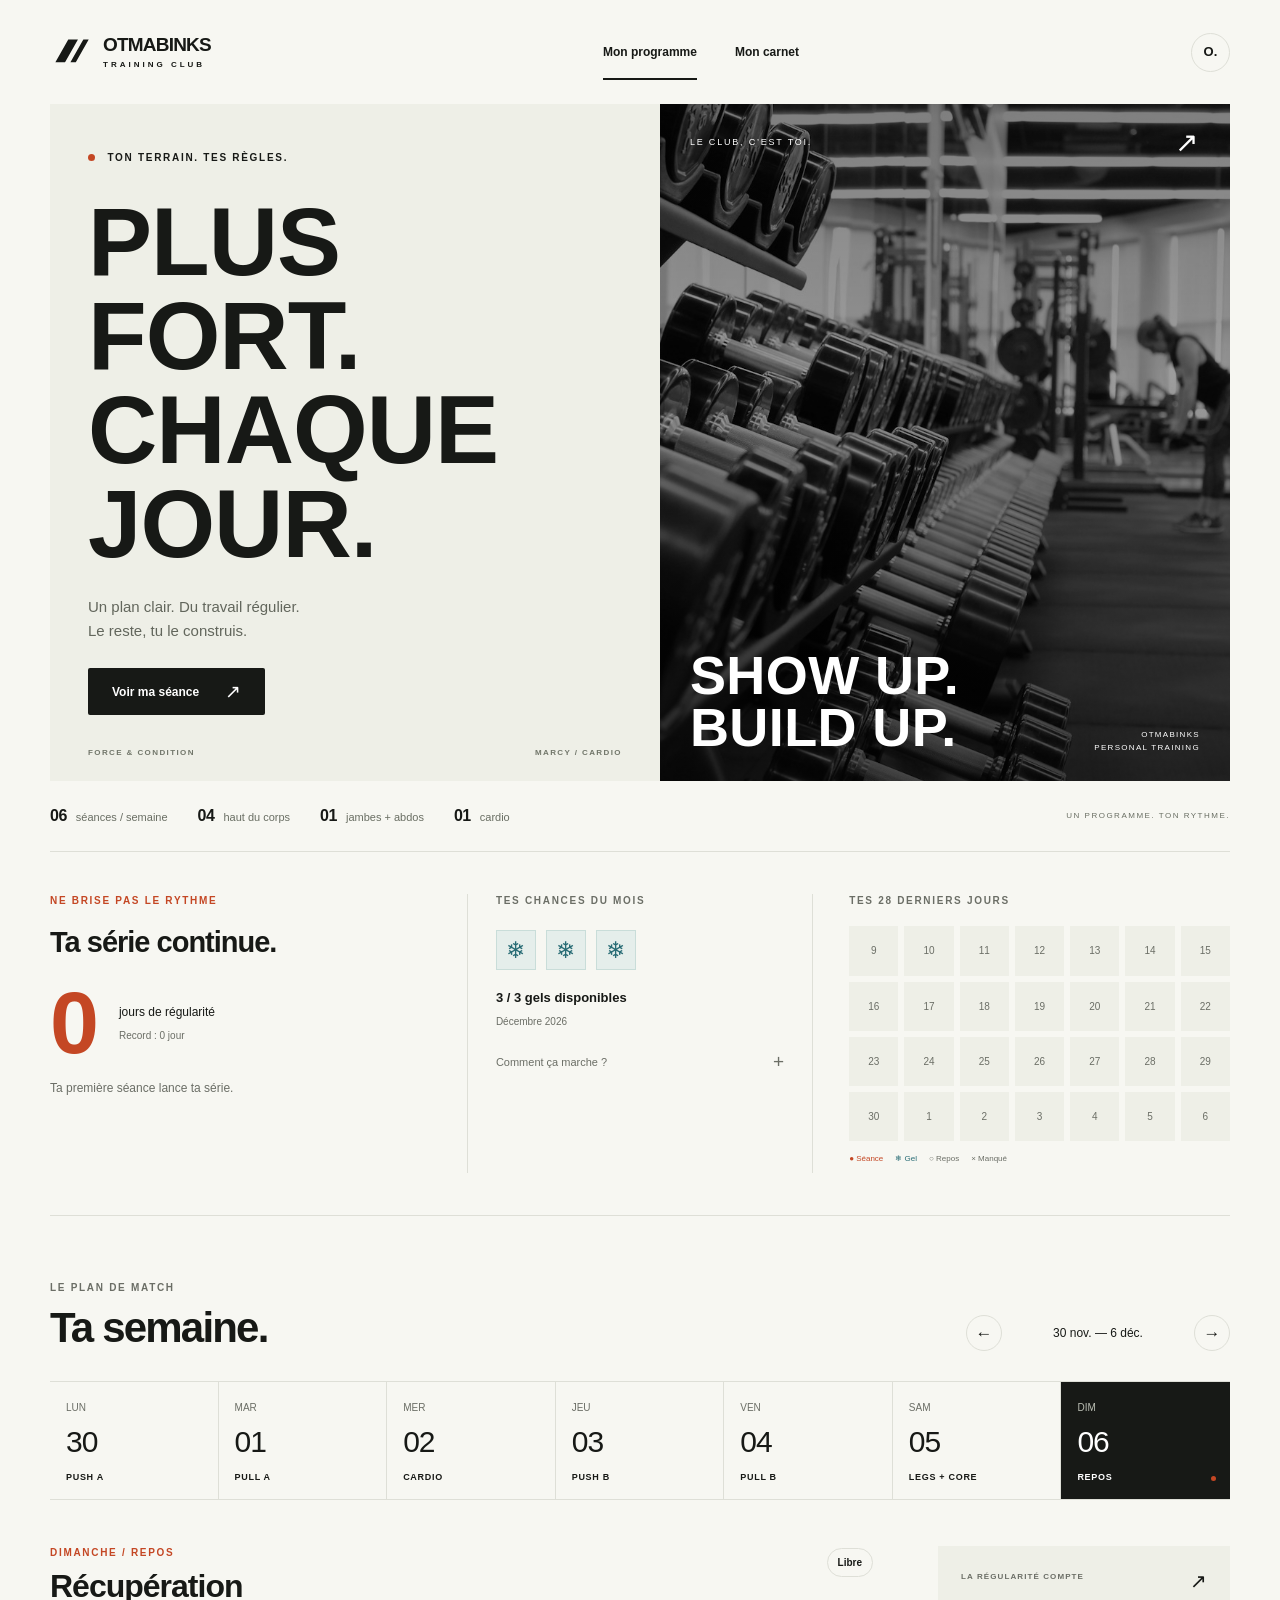
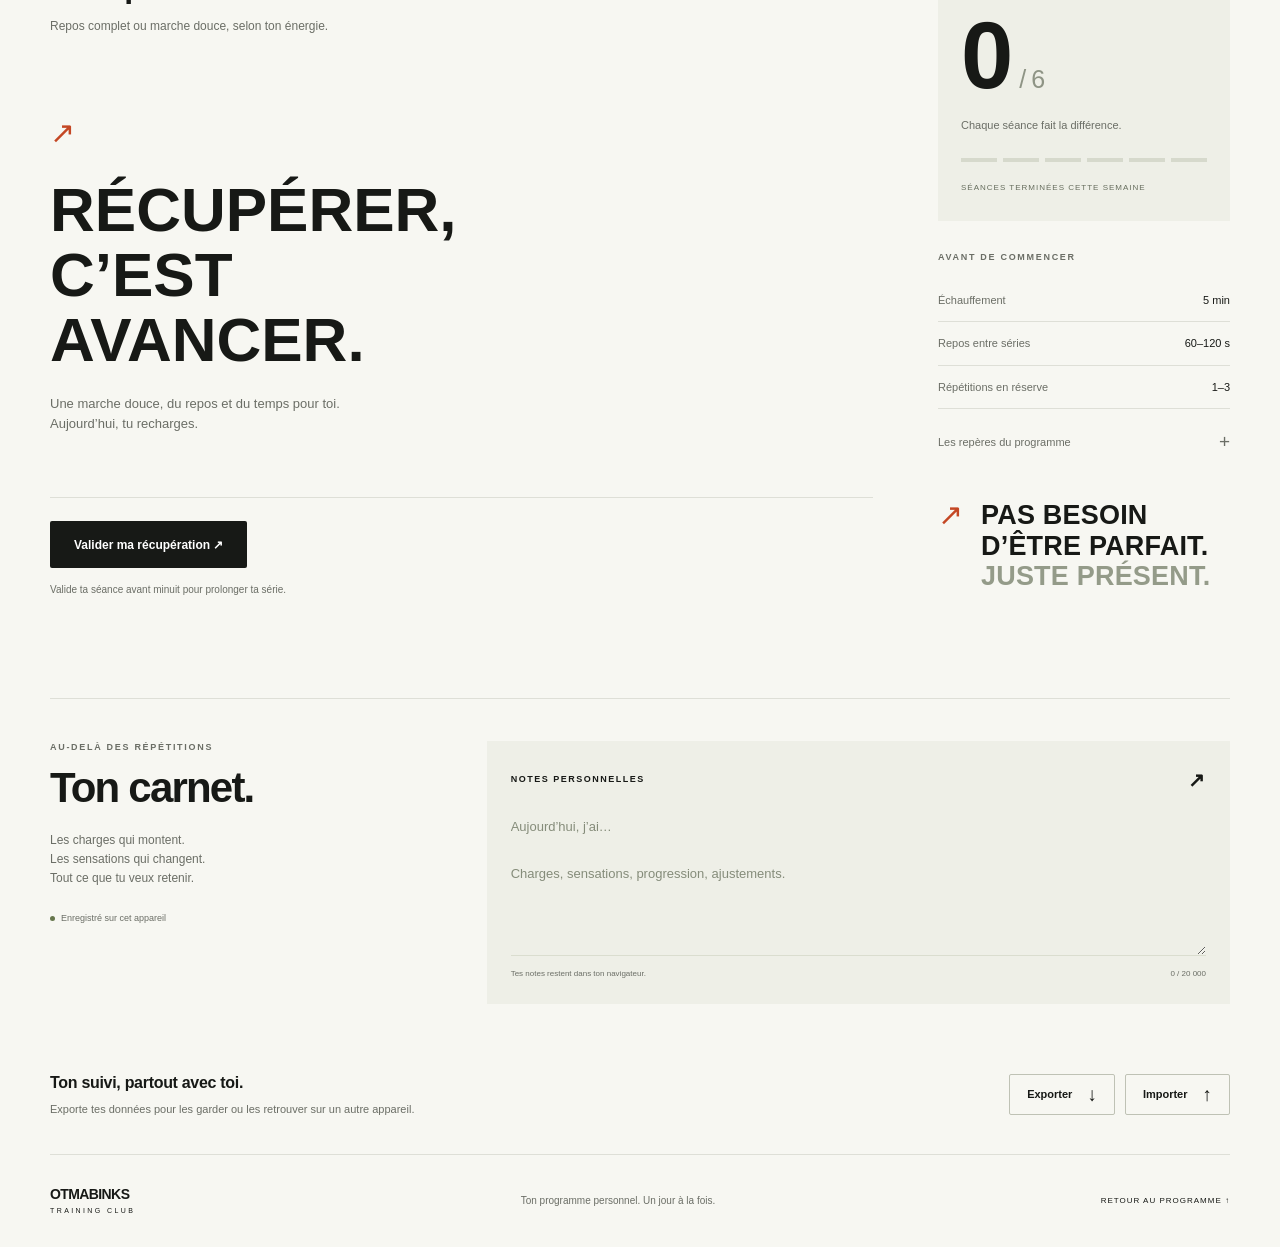
==== index.html @ b971752e "Add persistent workout streaks with three monthly freezes and history" ====
<!doctype html><html lang="fr"><head><meta charset="utf-8"><meta name="viewport" content="width=device-width,initial-scale=1,viewport-fit=cover"><meta name="theme-color" content="#f7f7f2"><meta name="description" content="OTMABINKS Training Club. Ton programme personnel, tes séances et tes progrès, un jour à la fois."><title>OTMABINKS — Training Club</title><link rel="stylesheet" href="style.css"><script src="program.js" defer></script><script src="app.js" defer></script></head><body>
<a class="skip" href="#programme">Aller au programme</a>
<header class="site-header page-width"><a href="#" class="brand" aria-label="OTMABINKS Training Club, accueil"><svg viewBox="0 0 40 40" aria-hidden="true"><path d="M5 29 17 8h9L14 29zm14 0L31 8h5L24 29z" fill="currentColor"/></svg><span>OTMABINKS<small>TRAINING CLUB</small></span></a><nav aria-label="Navigation principale"><a class="nav-active" href="#programme">Mon programme</a><a href="#journal">Mon carnet</a></nav><a class="avatar" href="#journal" aria-label="Mon espace personnel">O.</a></header>
<main><section class="hero page-width" aria-labelledby="hero-title"><div class="hero-copy"><p class="eyebrow"><span class="orange-dot"></span> TON TERRAIN. TES RÈGLES.</p><h1 id="hero-title">PLUS FORT.<br>CHAQUE JOUR.</h1><p class="hero-description">Un plan clair. Du travail régulier.<br>Le reste, tu le construis.</p><a href="#programme" class="button dark hero-cta">Voir ma séance <span aria-hidden="true">↗</span></a><div class="hero-bottom"><span>FORCE & CONDITION</span><span>MARCY / CARDIO</span></div></div><div class="hero-photo"><img src="assets/training.jpg" alt="Équipements dans une salle d’entraînement" width="1400" height="934" fetchpriority="high"><div class="photo-top"><span>LE CLUB, C’EST TOI.</span><span aria-hidden="true">↗</span></div><div class="photo-bottom"><span>SHOW UP.<br>BUILD UP.</span><small>OTMABINKS<br>PERSONAL TRAINING</small></div></div></section>
<div class="program-strip page-width"><span><b>06</b> séances / semaine</span><span><b>04</b> haut du corps</span><span><b>01</b> jambes + abdos</span><span><b>01</b> cardio</span><span class="strip-end">UN PROGRAMME. TON RYTHME.</span></div>
<section id="regularite" class="streak-section page-width" aria-labelledby="streak-title"><div class="streak-main"><p class="eyebrow orange">NE BRISE PAS LE RYTHME</p><h2 id="streak-title">Ta série continue.</h2><div class="streak-number"><strong id="streak-count">0</strong><span>jours de régularité<br><small id="streak-best">Record : 0 jours</small></span></div><p id="streak-message"></p></div><div class="freeze-panel"><p class="eyebrow quiet">TES CHANCES DU MOIS</p><div id="freezes" class="freezes" aria-hidden="true"></div><strong id="freeze-count">3 / 3 gels disponibles</strong><p id="freeze-month"></p><details><summary>Comment ça marche ? <span>+</span></summary><p>Une séance validée prolonge ta série. Un jour d’entraînement manqué utilise automatiquement un gel, dès le lendemain. Le gel protège ta série sans ajouter de jour. Après trois gels dans le même mois, le prochain jour manqué casse la série. Trois nouveaux gels arrivent le 1er de chaque mois, sans cumul. Le dimanche compte comme repos dans une série active, sans gel. Le suivi démarre à ta première séance validée.</p></details></div><div class="history-panel"><p class="eyebrow quiet">TES 28 DERNIERS JOURS</p><div id="streak-history" class="streak-history"></div><p class="history-legend"><span>● Séance</span><span>❄ Gel</span><span>○ Repos</span><span>× Manqué</span></p></div></section>
<section id="programme" class="program page-width" aria-labelledby="program-title"><div class="section-top"><div><p class="eyebrow quiet">LE PLAN DE MATCH</p><h2 id="program-title">Ta semaine.</h2></div><div class="week-switch"><button id="prev-week" class="icon-button" aria-label="Semaine précédente">←</button><div><span id="week-label"></span><button id="this-week" class="text-button" hidden>Cette semaine</button></div><button id="next-week" class="icon-button" aria-label="Semaine suivante">→</button></div></div><nav class="days" id="days" aria-label="Choisir le jour d’entraînement"></nav>
<div class="training-layout"><section class="workout" aria-labelledby="workout-title"><div class="workout-heading"><div><p class="eyebrow orange" id="workout-tag"></p><h3 id="workout-title"></h3><p id="workout-description" class="muted"></p></div><span class="duration" id="workout-duration"></span></div><div class="list-heading" aria-hidden="true"><span>LES MOUVEMENTS</span><span>SÉRIES × RÉPÉTITIONS</span></div><div id="exercises"></div><div id="session-progress" class="session-progress"><div><span id="session-count"></span><span id="session-percent"></span></div><progress id="exercise-progress" max="100" value="0" aria-label="Progression de la séance"></progress></div><div class="session-actions"><button class="button dark" id="complete-session">Terminer la séance <span aria-hidden="true">↗</span></button></div><p id="session-date-hint" class="date-hint"></p></section>
<aside class="sidebar"><section class="weekly-card"><div class="card-heading"><p class="eyebrow quiet">LA RÉGULARITÉ COMPTE</p><span class="mini-symbol" aria-hidden="true">↗</span></div><div class="weekly-number"><strong id="completed-count">0</strong><span>/ 6</span></div><p id="week-message">Chaque séance fait la différence.</p><div id="week-marks" class="week-marks" aria-label="Séances terminées"></div><span class="caption">SÉANCES TERMINÉES CETTE SEMAINE</span></section><section class="prep-card"><p class="eyebrow quiet">AVANT DE COMMENCER</p><div class="prep-row"><span>Échauffement</span><strong>5 min</strong></div><div class="prep-row"><span>Repos entre séries</span><strong>60–120 s</strong></div><div class="prep-row"><span>Répétitions en réserve</span><strong>1–3</strong></div><details><summary>Les repères du programme <span aria-hidden="true">+</span></summary><p>Commence avec 2 séries par mouvement si la reprise est difficile. Vérifie la stabilité des attaches et la trajectoire des câbles. Les mouvements à la poulie restent à adapter à ta station réelle.</p></details></section><div class="club-note"><span aria-hidden="true">↗</span><p>PAS BESOIN<br>D’ÊTRE PARFAIT.<br><span>JUSTE PRÉSENT.</span></p></div></aside></div></section>
<section class="journal page-width" id="journal" aria-labelledby="journal-title"><div class="journal-intro"><p class="eyebrow quiet">AU-DELÀ DES RÉPÉTITIONS</p><h2 id="journal-title">Ton carnet.</h2><p class="muted">Les charges qui montent.<br>Les sensations qui changent.<br>Tout ce que tu veux retenir.</p><span class="saved-status" id="save-state">Enregistré sur cet appareil</span></div><div class="journal-paper"><label for="notes">NOTES PERSONNELLES <span aria-hidden="true">↗</span></label><textarea id="notes" maxlength="20000" placeholder="Aujourd’hui, j’ai…&#10;&#10;Charges, sensations, progression, ajustements."></textarea><div class="journal-bottom"><span>Tes notes restent dans ton navigateur.</span><span id="note-count">0 / 20 000</span></div></div></section>
<section class="data-section page-width"><div><h3>Ton suivi, partout avec toi.</h3><p>Exporte tes données pour les garder ou les retrouver sur un autre appareil.</p></div><div class="data-actions"><button id="export" class="button outline">Exporter <span aria-hidden="true">↓</span></button><button id="import" class="button outline">Importer <span aria-hidden="true">↑</span></button><input id="import-file" type="file" accept="application/json,.json" hidden></div></section></main>
<footer class="page-width"><a href="#" class="footer-brand">OTMABINKS<span>TRAINING CLUB</span></a><p>Ton programme personnel. Un jour à la fois.</p><a href="#programme">RETOUR AU PROGRAMME ↑</a></footer><div id="status" class="toast" role="status" aria-live="polite" hidden></div><dialog id="confirm-dialog"><form method="dialog"><p class="eyebrow orange">TON SUIVI</p><h2 id="confirm-title"></h2><p id="confirm-message"></p><div class="dialog-actions"><button value="cancel" class="button outline">Annuler</button><button value="confirm" class="button dark" id="confirm-action">Confirmer</button></div></form></dialog></body></html>
---- style.css ----
:root{--paper:#f7f7f2;--ink:#171916;--muted:#6b6e66;--line:#dedfd7;--orange:#c44724;--soft:#eeefe7;--heading:Impact,'Arial Narrow','Helvetica Neue',sans-serif;color-scheme:light}*{box-sizing:border-box}html{scroll-behavior:smooth;scroll-padding-top:28px}body{margin:0;background:var(--paper);color:var(--ink);font:14px/1.5 -apple-system,BlinkMacSystemFont,'Helvetica Neue',Arial,sans-serif;-webkit-font-smoothing:antialiased}button,input,textarea{font:inherit}button,a{-webkit-tap-highlight-color:transparent}button{cursor:pointer;color:inherit}a{color:inherit}button:focus-visible,a:focus-visible,input:focus-visible,textarea:focus-visible,summary:focus-visible{outline:3px solid var(--orange);outline-offset:5px}button:disabled{opacity:.5;cursor:not-allowed}button,a,input,textarea,summary{touch-action:manipulation}.page-width{width:calc(100% - 100px);max-width:1320px;margin-inline:auto}.site-header{height:104px;display:flex;align-items:center;justify-content:space-between;gap:24px}.brand{text-decoration:none;display:flex;align-items:center;gap:10px;font-weight:900;font-size:19px;letter-spacing:-.8px;line-height:1.1}.brand svg{width:43px;height:43px}.brand small{display:block;font-size:8px;letter-spacing:3px;margin-top:5px;font-weight:600}.site-header nav{display:flex;gap:38px;font-size:12px;font-weight:600;align-self:stretch}.site-header nav a{display:grid;place-items:center;text-decoration:none;position:relative}.nav-active:after{content:'';height:2px;background:var(--ink);bottom:24px;left:0;right:0;position:absolute}.avatar{width:39px;height:39px;display:grid;place-items:center;border:1px solid var(--line);border-radius:50%;font-size:13px;font-weight:700;text-decoration:none}.hero{display:grid;grid-template-columns:1.07fr 1fr;background:#eeefe7;min-height:528px}.hero-copy{padding:47px 38px 22px;display:flex;flex-direction:column;align-items:flex-start}.eyebrow{font-size:10px;font-weight:700;letter-spacing:1.7px;line-height:1.4;margin:0 0 18px}.orange-dot{display:inline-block;height:7px;width:7px;background:var(--orange);border-radius:50%;margin-right:8px}.quiet{color:var(--muted)}.orange{color:var(--orange)}h1,h2,h3,p{margin-top:0}h1{font-family:var(--heading);font-weight:900;letter-spacing:-1px;font-size:clamp(58px,7.5vw,108px);line-height:.98;margin:12px 0 24px}h2{font-size:42px;font-weight:600;letter-spacing:-1.8px;line-height:1.12;margin:0}.hero-description{font-size:15px;color:#62665c;line-height:1.6;margin-bottom:25px}.button{display:inline-flex;align-items:center;justify-content:center;gap:26px;min-height:47px;border:1px solid transparent;border-radius:2px;padding:13px 23px;font-size:12px;font-weight:600;text-decoration:none;transition:background .18s,color .18s}.button span{font-size:19px;font-weight:400;line-height:1}.dark{background:var(--ink);color:white}.dark:hover{background:#383d32}.outline{border-color:#bfc2b5;background:transparent}.outline:hover{background:#e7e9de}.hero-bottom{width:100%;display:flex;justify-content:space-between;gap:20px;font-size:8px;font-weight:600;letter-spacing:1.4px;margin-top:auto;padding-top:32px;color:#71766a}.hero-photo{position:relative;isolation:isolate;overflow:hidden;background:#292c29;color:white;min-height:460px}.hero-photo img{position:absolute;width:100%;height:100%;object-fit:cover;object-position:57% center;filter:grayscale(1) brightness(.62);z-index:-1}.hero-photo:after{content:'';position:absolute;inset:0;background:linear-gradient(180deg,#0003,transparent 40%,#0008);z-index:-1}.photo-top,.photo-bottom{position:absolute;left:30px;right:30px;display:flex;justify-content:space-between;gap:20px}.photo-top{top:25px;align-items:center;font-size:9px;letter-spacing:1.8px}.photo-top span:last-child{font-size:28px;line-height:1}.photo-bottom{bottom:27px;align-items:flex-end}.photo-bottom>span{font-family:var(--heading);font-size:54px;font-weight:900;line-height:.98;letter-spacing:.4px}.photo-bottom small{font-size:8px;letter-spacing:1.3px;line-height:1.6;text-align:right}.program-strip{display:flex;align-items:center;gap:30px;padding:23px 0;border-bottom:1px solid var(--line);color:#696e63;font-size:11px}.program-strip b{font-size:16px;letter-spacing:-.5px;color:var(--ink);margin-right:6px}.strip-end{margin-left:auto;font-size:8px;letter-spacing:1.5px}.program{padding-top:65px}.section-top{display:flex;align-items:flex-end;justify-content:space-between;gap:20px;margin-bottom:30px}.section-top .eyebrow{margin-bottom:9px}.week-switch{display:flex;align-items:center;gap:16px;font-size:12px;font-weight:500}.week-switch>div{display:flex;flex-direction:column;align-items:center;gap:4px;min-width:160px}.icon-button{background:none;border:1px solid var(--line);border-radius:50%;width:36px;height:36px;font-size:17px}.icon-button:hover{background:var(--soft)}.text-button{padding:8px 0;border:0;background:none;text-decoration:underline;text-underline-offset:4px;font-size:11px;color:var(--muted);min-height:40px}.week-switch .text-button{font-size:10px;padding:0;min-height:22px}.days{display:grid;grid-template-columns:repeat(7,1fr);border-top:1px solid var(--line);border-bottom:1px solid var(--line);margin-bottom:46px}.day{border:0;border-right:1px solid var(--line);background:transparent;padding:18px 16px 14px;text-align:left;position:relative;min-width:0;transition:background .15s}.day:last-child{border-right:0}.day-top{display:flex;justify-content:space-between;align-items:center;font-size:10px;color:var(--muted);font-weight:500}.day-number{display:block;font-size:30px;line-height:1.1;letter-spacing:-1px;margin:10px 0 13px;font-weight:500}.day-label{font-size:9px;letter-spacing:.7px;font-weight:700;display:block}.day-indicator{font-size:10px;height:13px}.day[aria-pressed=true]{background:var(--ink);color:white}.day[aria-pressed=true] .day-top{color:#b9bdb2}.day[aria-current=date]:after{content:'';position:absolute;width:5px;height:5px;border-radius:50%;background:var(--orange);right:14px;bottom:18px}.day:hover:not([aria-pressed=true]){background:var(--soft)}.training-layout{display:grid;grid-template-columns:minmax(0,1fr) 292px;gap:65px}.workout-heading{display:flex;justify-content:space-between;align-items:flex-start;gap:20px;margin-bottom:32px}.workout-heading .eyebrow{margin-bottom:9px}.workout h3{font-size:32px;line-height:1.12;letter-spacing:-1px;max-width:470px;margin-bottom:12px;font-weight:600}.muted{color:var(--muted);line-height:1.6}.workout-heading .muted{font-size:12px;max-width:430px;margin:0}.duration{white-space:nowrap;font-size:10px;font-weight:600;border:1px solid var(--line);border-radius:20px;padding:6px 10px;margin-top:2px}.list-heading{font-size:8px;letter-spacing:1.2px;color:var(--muted);display:flex;justify-content:space-between;padding-bottom:12px;border-bottom:1px solid var(--line)}.exercise{display:flex;align-items:center;gap:17px;min-height:91px;border-bottom:1px solid var(--line);padding:18px 0;cursor:pointer}.exercise-index{font-size:11px;color:#92968b;min-width:21px;font-variant-numeric:tabular-nums}.exercise-info{flex:1;min-width:0}.exercise-name{display:block;font-size:14px;font-weight:600;line-height:1.4}.exercise-sub{display:block;font-size:10px;color:var(--muted);margin-top:5px;line-height:1.5}.exercise-sets{font-size:12px;white-space:nowrap;font-weight:500}.exercise input{appearance:none;border:1.5px solid #c1c5b8;width:23px;height:23px;border-radius:50%;margin:0;flex-shrink:0;display:grid;place-content:center;background:transparent;cursor:pointer}.exercise input:checked{background:var(--ink);border-color:var(--ink)}.exercise input:checked:after{content:'';width:8px;height:4px;border-left:1.5px solid white;border-bottom:1.5px solid white;transform:translateY(-1px) rotate(-45deg)}.exercise.done .exercise-name{color:#777f6d}.exercise.done .exercise-index{color:var(--orange)}.exercise:hover .exercise-name{color:var(--orange)}.session-progress{margin-top:25px}.session-progress>div{display:flex;justify-content:space-between;font-size:10px;color:var(--muted);margin-bottom:10px}progress{height:3px;display:block;width:100%;border:0;background:#e1e4d8;overflow:hidden}progress::-webkit-progress-bar{background:#e1e4d8}progress::-webkit-progress-value{background:var(--orange);transition:width .2s}progress::-moz-progress-bar{background:var(--orange)}.session-actions{display:flex;align-items:center;gap:25px;margin-top:23px}.weekly-card{background:var(--soft);padding:25px 23px}.card-heading{display:flex;justify-content:space-between;align-items:flex-start;gap:10px}.card-heading .eyebrow{font-size:8px;letter-spacing:1.1px;line-height:1.6}.mini-symbol{font-size:20px;line-height:1}.weekly-number{display:flex;align-items:baseline;gap:8px;margin:7px 0}.weekly-number strong{font-family:var(--heading);font-size:94px;font-weight:900;line-height:1;letter-spacing:-2px}.weekly-number>span{font-size:25px;color:#8e9485;letter-spacing:-1px}.weekly-card>p{font-size:11px;color:var(--muted);margin:14px 0 25px}.week-marks{display:grid;grid-template-columns:repeat(6,1fr);gap:6px;margin-bottom:13px}.week-marks span{height:4px;background:#d6d9cc}.week-marks .done{background:var(--orange)}.caption{font-size:8px;letter-spacing:1px;color:#666d5d}.prep-card{margin-top:30px}.prep-card .eyebrow{font-size:9px;margin-bottom:15px}.prep-row{display:flex;justify-content:space-between;gap:15px;font-size:11px;padding:13px 0;border-bottom:1px solid var(--line)}.prep-row span{color:var(--muted)}.prep-row strong{font-weight:500;white-space:nowrap}details{margin-top:13px;font-size:11px;color:var(--muted)}summary{cursor:pointer;list-style:none;display:flex;justify-content:space-between;align-items:center;min-height:40px}summary::-webkit-details-marker{display:none}summary span{font-size:19px}details[open] summary span{transform:rotate(45deg)}details p{font-size:11px;line-height:1.8;margin:8px 0 0}.club-note{display:flex;gap:18px;align-items:flex-start;margin-top:38px}.club-note>span{font-size:30px;line-height:1;color:var(--orange)}.club-note p{font-family:var(--heading);font-size:27px;font-weight:900;line-height:1.12;letter-spacing:.2px}.club-note p span{color:#949b89}.journal{margin-top:80px;padding:42px 0;border-top:1px solid var(--line);display:grid;grid-template-columns:1fr 2fr;gap:65px}.journal .eyebrow{font-size:9px;margin-bottom:10px}.journal h2{margin-bottom:20px}.journal .muted{font-size:12px;margin-bottom:24px}.saved-status{font-size:9px;color:var(--muted);display:block}.saved-status:before{content:'';display:inline-block;background:#66764c;width:5px;height:5px;border-radius:50%;margin-right:6px}.journal-paper{padding:24px;background:#eeefe7;min-width:0}.journal-paper label{font-size:9px;letter-spacing:1.5px;display:flex;justify-content:space-between;align-items:center;font-weight:600} .journal-paper label span{font-size:20px}textarea{display:block;background:transparent;border:0;resize:vertical;width:100%;min-height:160px;line-height:1.8;padding:20px 0 12px;font-size:13px;color:var(--ink)}textarea::placeholder{color:#858c7a}.journal-bottom{border-top:1px solid #daddcf;padding-top:12px;display:flex;justify-content:space-between;gap:15px;font-size:8px;color:var(--muted)}.data-section{padding:25px 0 36px;display:flex;align-items:center;justify-content:space-between;gap:20px}.data-section h3{font-size:16px;letter-spacing:-.3px;font-weight:600;margin-bottom:6px}.data-section p{font-size:11px;color:var(--muted);margin:0}.data-actions{display:flex;gap:10px}.data-actions .button{font-size:11px;min-height:41px;padding:9px 17px;gap:15px}footer{padding:32px 0;border-top:1px solid var(--line);display:flex;justify-content:space-between;gap:25px;align-items:center}footer .footer-brand{text-decoration:none;font-weight:900;letter-spacing:-.6px;font-size:14px;line-height:1.1}.footer-brand span{display:block;font-size:7px;letter-spacing:2.4px;font-weight:500;margin-top:5px}footer p{font-size:10px;color:var(--muted);margin:0}footer>a:last-child{font-size:8px;letter-spacing:1px;text-decoration:none}.toast{position:fixed;bottom:25px;left:50%;transform:translateX(-50%);max-width:calc(100% - 32px);width:max-content;padding:16px 24px;background:var(--ink);color:white;font-size:12px;z-index:20;box-shadow:0 8px 30px #0002}[hidden]{display:none!important}.rest-state{padding:42px 0;border-bottom:1px solid var(--line)}.rest-state strong{font-family:var(--heading);font-weight:900;font-size:62px;line-height:1.05;display:block;max-width:400px}.rest-state p{font-size:13px;color:var(--muted);max-width:330px;margin:22px 0}.rest-icon{font-size:30px;color:var(--orange);display:block;margin-bottom:22px}dialog{border:0;background:var(--paper);color:var(--ink);max-width:480px;width:calc(100% - 32px);padding:34px}dialog::backdrop{background:#14171088;backdrop-filter:blur(3px)}dialog h2{font-size:30px;margin:15px 0}dialog p:not(.eyebrow){font-size:13px;color:var(--muted);line-height:1.7}.dialog-actions{display:flex;justify-content:flex-end;gap:12px;margin-top:25px}.skip{position:fixed;top:-80px;left:16px;background:var(--ink);color:white;padding:15px;z-index:99}.skip:focus{top:12px}
@media(min-width:1440px){.hero{min-height:580px}.hero-copy{padding:55px 48px 25px}h1{font-size:115px}}
@media(max-width:1100px){.page-width{width:calc(100% - 64px)}.hero-copy{padding:36px 28px 20px}.hero{min-height:480px}.hero-photo{min-height:440px}h1{font-size:clamp(62px,8vw,90px)}.training-layout{gap:35px;grid-template-columns:minmax(0,1fr) 250px}.program-strip{gap:22px}.strip-end{display:none}.workout h3{font-size:28px}.exercise{gap:12px}.journal{gap:35px}}
@media(max-width:800px){.page-width{width:calc(100% - 40px)}.site-header{height:86px}.site-header nav{gap:22px}.hero-copy{padding:32px 24px 18px}h1{font-size:clamp(52px,8.7vw,72px)}.hero{min-height:450px}.hero-photo{min-height:420px}.hero-description{font-size:13px}.hero-bottom{font-size:7px;gap:6px}.photo-bottom>span{font-size:40px}.photo-bottom small{display:none}.photo-top,.photo-bottom{left:22px;right:22px}.program-strip{gap:16px;justify-content:space-between;font-size:9px}.program-strip b{font-size:14px;margin-right:3px}.program{padding-top:46px}.training-layout{grid-template-columns:1fr;gap:36px}.sidebar{display:grid;grid-template-columns:1fr 1fr;gap:28px}.prep-card{margin-top:0}.club-note{display:none}.weekly-number strong{font-size:75px}.weekly-card>p{margin:10px 0 20px}.journal{grid-template-columns:1fr 1.7fr;margin-top:48px;gap:25px}.journal .eyebrow{font-size:8px;letter-spacing:1px}h2{font-size:36px}.day{padding:15px 12px}.day-label{font-size:8px}.data-section{gap:25px}.data-section p{max-width:310px}footer p{display:none}}
@media(max-width:560px){.page-width{width:calc(100% - 36px)}.site-header{height:78px;gap:12px}.brand{font-size:16px;gap:5px}.brand svg{width:34px;height:34px}.brand small{font-size:6px;letter-spacing:2.8px}.site-header nav{margin-left:auto;gap:0}.site-header nav a:first-child{display:none}.site-header nav a{font-size:10px}.avatar{width:32px;height:32px;font-size:11px}.hero{grid-template-columns:1fr;min-height:0}.hero-copy{padding:29px 24px 22px}.hero .eyebrow{font-size:8px;letter-spacing:1.5px;margin-bottom:12px}h1{font-size:clamp(62px,15vw,86px);letter-spacing:-.7px;line-height:.98;margin:6px 0 18px}.hero-description{font-size:12px;line-height:1.6;margin-bottom:20px}.hero-cta{padding:12px 20px;font-size:11px;min-height:44px}.hero-bottom{padding-top:24px;font-size:7px}.hero-photo{min-height:190px;max-height:220px}.hero-photo img{object-position:center 51%;filter:grayscale(1) brightness(.6)}.photo-top{top:16px;font-size:7px}.photo-top span:last-child{font-size:20px}.photo-bottom{bottom:18px;left:24px;right:24px}.photo-bottom>span{font-size:35px}.photo-bottom small{display:block;font-size:6px}.program-strip{display:grid;grid-template-columns:1fr 1fr;gap:12px 8px;padding:18px 0;font-size:9px}.program-strip b{font-size:16px;margin-right:5px}.program{padding-top:37px}.section-top{align-items:flex-start;gap:14px;margin-bottom:24px}.section-top .eyebrow{font-size:7px;letter-spacing:1.2px}.section-top h2{font-size:31px;letter-spacing:-1.4px}.week-switch{gap:7px;margin-top:7px;font-size:9px}.week-switch>div{min-width:103px}.icon-button{width:30px;height:30px;font-size:14px}.week-switch .text-button{font-size:8px}.days{margin-bottom:32px}.day{padding:13px 5px 12px;text-align:center}.day-top{font-size:8px;justify-content:center;position:relative}.day-indicator{position:absolute;top:-7px;right:0;font-size:8px}.day-number{font-size:23px;margin:9px 0 11px}.day-label{font-size:6px;letter-spacing:0}.day[aria-current=date]:after{width:3px;height:3px;right:50%;bottom:5px}.workout-heading{gap:12px;margin-bottom:26px}.workout-heading .eyebrow{font-size:9px;letter-spacing:1.2px}.workout h3{font-size:27px;line-height:1.1;letter-spacing:-.8px}.workout-heading .muted{font-size:11px}.duration{font-size:8px;padding:5px 7px}.list-heading{font-size:7px;letter-spacing:.8px}.exercise{gap:9px;min-height:90px;padding:16px 0}.exercise-index{font-size:9px;min-width:17px}.exercise-name{font-size:12px}.exercise-sub{font-size:9px}.exercise-sets{font-size:10px;max-width:85px;white-space:normal;text-align:right}.exercise input{width:22px;height:22px}.session-actions{gap:20px}.session-actions .button{font-size:11px;padding:12px 19px}.text-button{font-size:10px}.sidebar{grid-template-columns:1fr 1fr;gap:20px}.weekly-card{padding:19px 15px}.card-heading .eyebrow{font-size:6px;letter-spacing:.8px}.mini-symbol{font-size:16px}.weekly-number strong{font-size:68px}.weekly-number>span{font-size:19px}.weekly-card>p{font-size:10px;margin:10px 0 22px}.caption{font-size:6px;letter-spacing:.5px;line-height:1.8;display:block}.prep-card .eyebrow{font-size:7px;letter-spacing:1px}.prep-row{font-size:9px;gap:8px;line-height:1.5;padding:12px 0}.prep-row span{max-width:90px}summary{font-size:9px;gap:10px}details p{font-size:10px}.journal{grid-template-columns:1fr;gap:23px;margin-top:38px;padding:32px 0}.journal-intro{position:relative}.journal h2{font-size:32px;margin-bottom:14px}.journal .muted{font-size:11px;margin-bottom:14px}.journal .muted br{display:none}.saved-status{font-size:8px}.journal-paper{padding:20px}.journal-paper label{font-size:8px}.journal-bottom{font-size:7px}.data-section{flex-direction:column;align-items:flex-start;padding:4px 0 30px;gap:17px}.data-section h3{font-size:15px}.data-section p{font-size:10px;max-width:100%}.data-actions{width:100%}.data-actions .button{flex:1;font-size:10px}footer{padding:25px 0;gap:14px}footer>a:last-child{font-size:6px;letter-spacing:.6px}footer .footer-brand{font-size:12px}.footer-brand span{font-size:6px}.toast{font-size:11px;bottom:18px;padding:14px 18px}dialog{padding:26px}dialog h2{font-size:27px}.dialog-actions .button{padding:10px 16px;gap:10px;font-size:11px}.rest-state strong{font-size:53px}}
@media(prefers-reduced-motion:reduce){html{scroll-behavior:auto}*,*:before,*:after{transition:none!important;animation:none!important}}

.streak-section{display:grid;grid-template-columns:1.1fr 1fr 1.1fr;gap:36px;padding:42px 0;border-bottom:1px solid var(--line)}.streak-section h2{font-size:29px;letter-spacing:-1px}.streak-number{display:flex;align-items:center;gap:20px;margin:20px 0 12px}.streak-number strong{font-family:var(--heading);font-size:88px;line-height:1;color:var(--orange)}.streak-number span{font-size:12px}.streak-number small{display:block;color:var(--muted);margin-top:7px}.streak-main>p:last-child{font-size:12px;color:var(--muted);margin-bottom:0}.freeze-panel{border-inline:1px solid var(--line);padding:0 28px}.freezes{display:flex;gap:10px;margin:22px 0 17px}.freezes span{height:40px;width:40px;display:grid;place-items:center;border:1px solid #c9ddd9;color:#286c75;font-size:23px;background:#e5eeeb}.freezes .spent{background:none;border-color:var(--line);color:#969e94}.freeze-panel>strong{font-size:13px}.freeze-panel>p:not(.eyebrow){font-size:10px;color:var(--muted);text-transform:capitalize;margin-top:6px}.streak-history{display:grid;grid-template-columns:repeat(7,1fr);gap:6px}.history-day{aspect-ratio:1;display:grid;place-items:center;background:var(--soft);font-size:10px;color:var(--muted);border:1px solid transparent}.history-day.done{background:var(--orange);color:white}.history-day.frozen{background:#dbecea;color:#205d67;border-color:#7ba3aa}.history-day.frozen:after{content:'❄';font-size:9px}.history-day.rest{border-color:#9ca888;background:transparent}.history-day.broken,.history-day.missed{background:#eaded8;color:#703e31;text-decoration:line-through}.history-day.pending{border:1px dashed var(--orange)}.history-legend{display:flex;flex-wrap:wrap;gap:12px;font-size:8px;margin-top:12px;color:var(--muted)}.history-legend span:first-child{color:var(--orange)}.history-legend span:nth-child(2){color:#286c75}.date-hint{font-size:10px;color:var(--muted);margin-top:14px}.exercise:has(input:disabled){cursor:default}.exercise input:disabled{cursor:default;opacity:.65}@media(max-width:800px){.streak-section{gap:22px;grid-template-columns:1fr 1fr}.freeze-panel{border-right:0;padding-right:0}.history-panel{grid-column:1/-1}.streak-history{grid-template-columns:repeat(14,1fr)}}@media(max-width:560px){.streak-section{padding:30px 0;gap:24px 18px}.streak-section h2{font-size:24px}.streak-section .eyebrow{font-size:8px;letter-spacing:1px}.streak-number{gap:10px}.streak-number strong{font-size:68px}.streak-number span{font-size:9px}.streak-number small{font-size:8px}.streak-main>p:last-child{font-size:10px}.freeze-panel{padding-left:16px}.freezes{gap:6px}.freezes span{height:30px;width:30px;font-size:18px}.freeze-panel>strong{font-size:10px}.streak-history{grid-template-columns:repeat(7,1fr)}.history-day{aspect-ratio:1.3}}
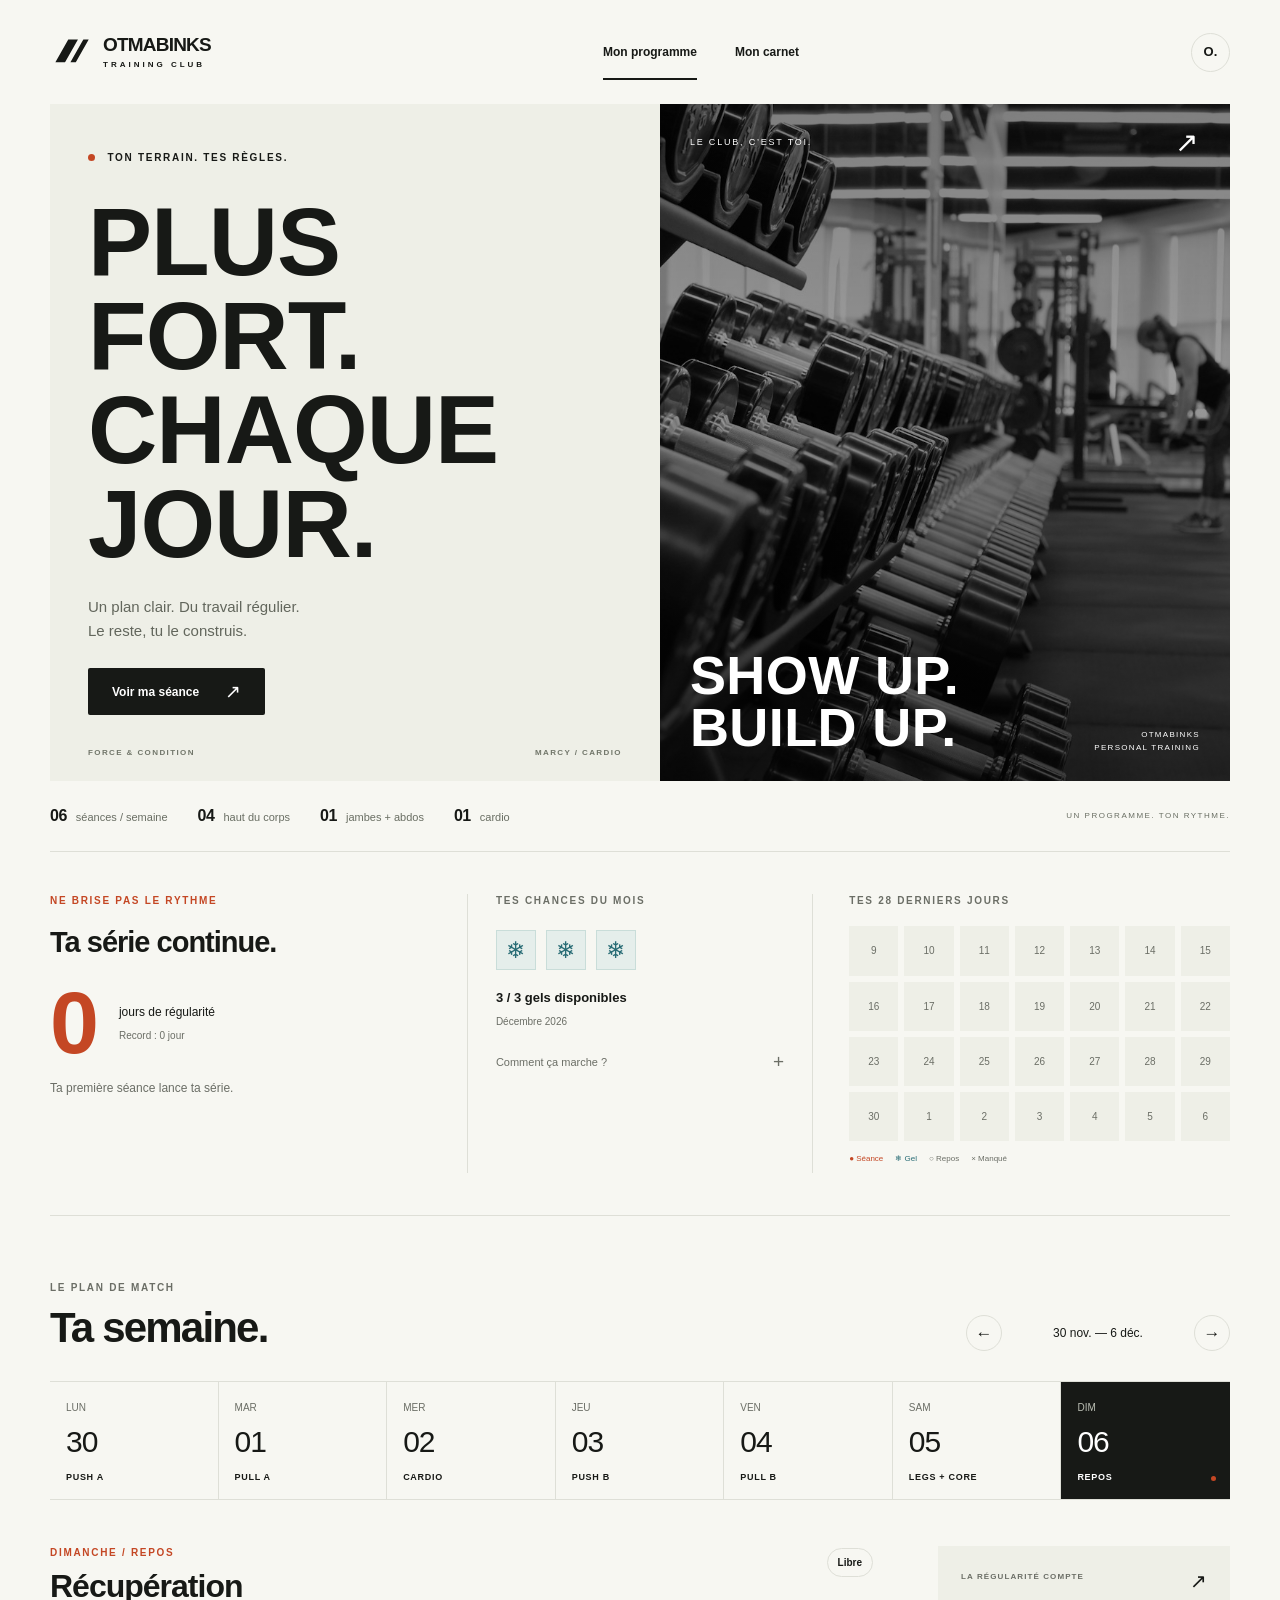
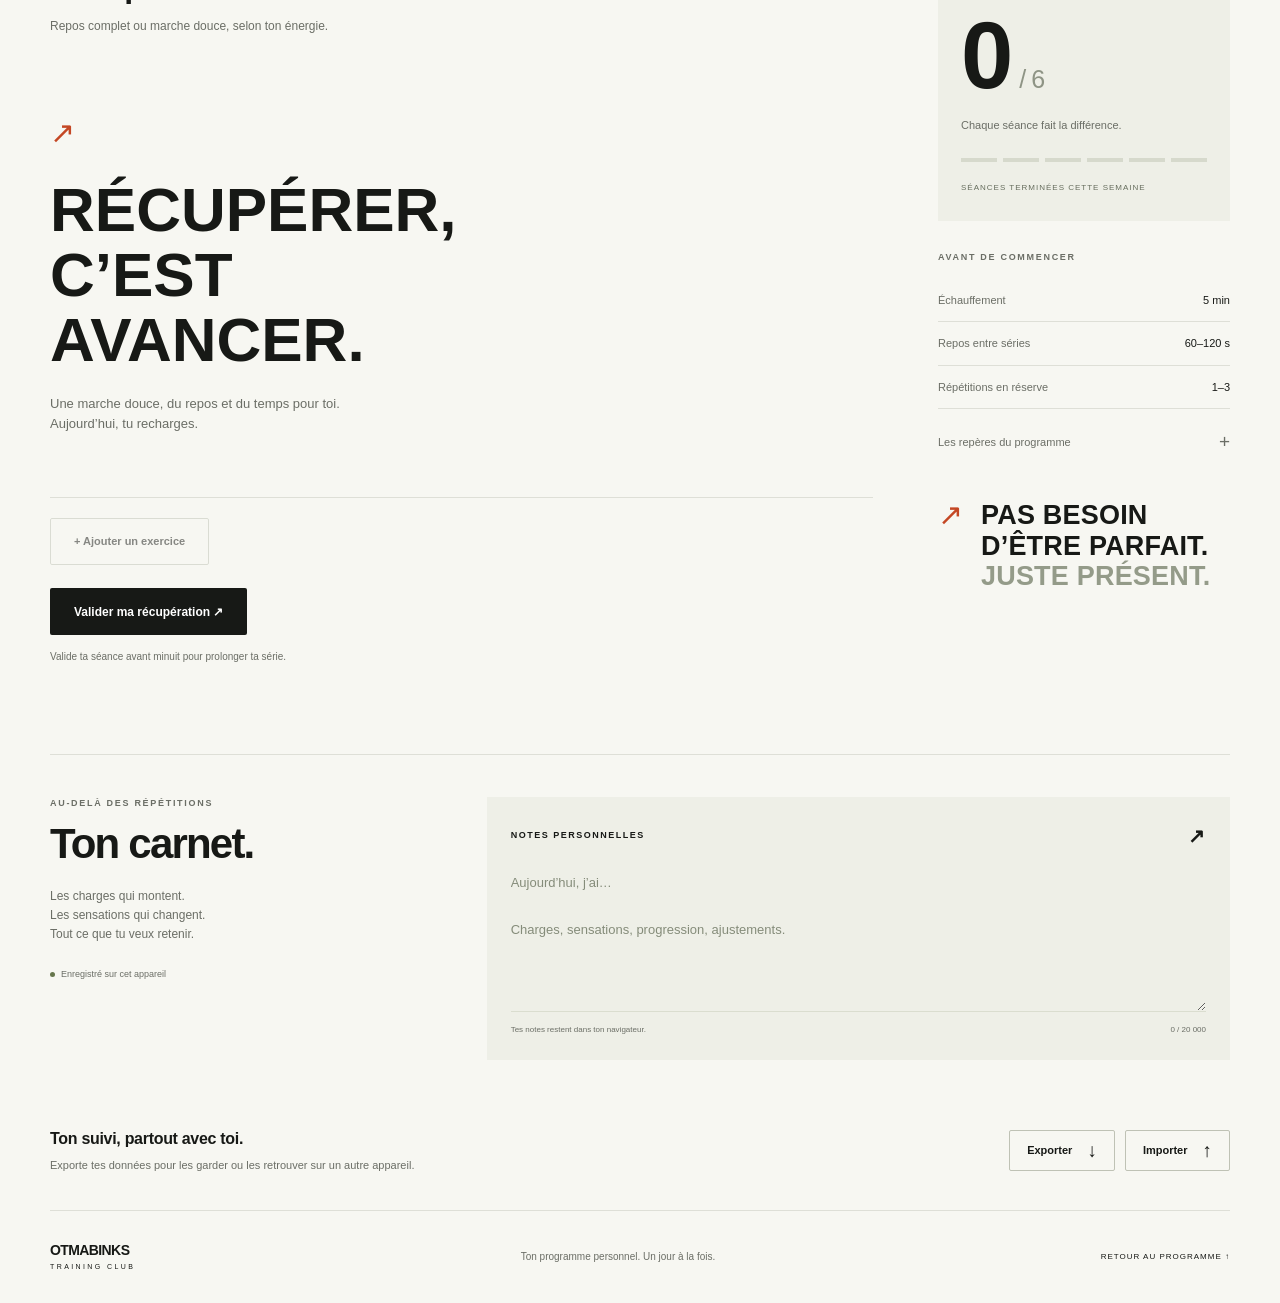
==== commit 6ad3e9ef: "Add illustrated exercise guides and persistent exercise additions" ====
--- a/index.html
+++ b/index.html
@@ -1,12 +1,13 @@
-<!doctype html><html lang="fr"><head><meta charset="utf-8"><meta name="viewport" content="width=device-width,initial-scale=1,viewport-fit=cover"><meta name="theme-color" content="#f7f7f2"><meta name="description" content="OTMABINKS Training Club. Ton programme personnel, tes séances et tes progrès, un jour à la fois."><title>OTMABINKS — Training Club</title><link rel="stylesheet" href="style.css"><script src="program.js" defer></script><script src="app.js" defer></script></head><body>
+<!doctype html><html lang="fr"><head><meta charset="utf-8"><meta name="viewport" content="width=device-width,initial-scale=1,viewport-fit=cover"><meta name="theme-color" content="#f7f7f2"><meta name="description" content="OTMABINKS Training Club. Ton programme personnel, tes séances et tes progrès, un jour à la fois."><title>OTMABINKS — Training Club</title><link rel="stylesheet" href="style.css"><script src="program.js" defer></script><script src="guides.js" defer></script><script src="app.js" defer></script></head><body>
 <a class="skip" href="#programme">Aller au programme</a>
 <header class="site-header page-width"><a href="#" class="brand" aria-label="OTMABINKS Training Club, accueil"><svg viewBox="0 0 40 40" aria-hidden="true"><path d="M5 29 17 8h9L14 29zm14 0L31 8h5L24 29z" fill="currentColor"/></svg><span>OTMABINKS<small>TRAINING CLUB</small></span></a><nav aria-label="Navigation principale"><a class="nav-active" href="#programme">Mon programme</a><a href="#journal">Mon carnet</a></nav><a class="avatar" href="#journal" aria-label="Mon espace personnel">O.</a></header>
 <main><section class="hero page-width" aria-labelledby="hero-title"><div class="hero-copy"><p class="eyebrow"><span class="orange-dot"></span> TON TERRAIN. TES RÈGLES.</p><h1 id="hero-title">PLUS FORT.<br>CHAQUE JOUR.</h1><p class="hero-description">Un plan clair. Du travail régulier.<br>Le reste, tu le construis.</p><a href="#programme" class="button dark hero-cta">Voir ma séance <span aria-hidden="true">↗</span></a><div class="hero-bottom"><span>FORCE & CONDITION</span><span>MARCY / CARDIO</span></div></div><div class="hero-photo"><img src="assets/training.jpg" alt="Équipements dans une salle d’entraînement" width="1400" height="934" fetchpriority="high"><div class="photo-top"><span>LE CLUB, C’EST TOI.</span><span aria-hidden="true">↗</span></div><div class="photo-bottom"><span>SHOW UP.<br>BUILD UP.</span><small>OTMABINKS<br>PERSONAL TRAINING</small></div></div></section>
 <div class="program-strip page-width"><span><b>06</b> séances / semaine</span><span><b>04</b> haut du corps</span><span><b>01</b> jambes + abdos</span><span><b>01</b> cardio</span><span class="strip-end">UN PROGRAMME. TON RYTHME.</span></div>
 <section id="regularite" class="streak-section page-width" aria-labelledby="streak-title"><div class="streak-main"><p class="eyebrow orange">NE BRISE PAS LE RYTHME</p><h2 id="streak-title">Ta série continue.</h2><div class="streak-number"><strong id="streak-count">0</strong><span>jours de régularité<br><small id="streak-best">Record : 0 jours</small></span></div><p id="streak-message"></p></div><div class="freeze-panel"><p class="eyebrow quiet">TES CHANCES DU MOIS</p><div id="freezes" class="freezes" aria-hidden="true"></div><strong id="freeze-count">3 / 3 gels disponibles</strong><p id="freeze-month"></p><details><summary>Comment ça marche ? <span>+</span></summary><p>Une séance validée prolonge ta série. Un jour d’entraînement manqué utilise automatiquement un gel, dès le lendemain. Le gel protège ta série sans ajouter de jour. Après trois gels dans le même mois, le prochain jour manqué casse la série. Trois nouveaux gels arrivent le 1er de chaque mois, sans cumul. Le dimanche compte comme repos dans une série active, sans gel. Le suivi démarre à ta première séance validée.</p></details></div><div class="history-panel"><p class="eyebrow quiet">TES 28 DERNIERS JOURS</p><div id="streak-history" class="streak-history"></div><p class="history-legend"><span>● Séance</span><span>❄ Gel</span><span>○ Repos</span><span>× Manqué</span></p></div></section>
 <section id="programme" class="program page-width" aria-labelledby="program-title"><div class="section-top"><div><p class="eyebrow quiet">LE PLAN DE MATCH</p><h2 id="program-title">Ta semaine.</h2></div><div class="week-switch"><button id="prev-week" class="icon-button" aria-label="Semaine précédente">←</button><div><span id="week-label"></span><button id="this-week" class="text-button" hidden>Cette semaine</button></div><button id="next-week" class="icon-button" aria-label="Semaine suivante">→</button></div></div><nav class="days" id="days" aria-label="Choisir le jour d’entraînement"></nav>
-<div class="training-layout"><section class="workout" aria-labelledby="workout-title"><div class="workout-heading"><div><p class="eyebrow orange" id="workout-tag"></p><h3 id="workout-title"></h3><p id="workout-description" class="muted"></p></div><span class="duration" id="workout-duration"></span></div><div class="list-heading" aria-hidden="true"><span>LES MOUVEMENTS</span><span>SÉRIES × RÉPÉTITIONS</span></div><div id="exercises"></div><div id="session-progress" class="session-progress"><div><span id="session-count"></span><span id="session-percent"></span></div><progress id="exercise-progress" max="100" value="0" aria-label="Progression de la séance"></progress></div><div class="session-actions"><button class="button dark" id="complete-session">Terminer la séance <span aria-hidden="true">↗</span></button></div><p id="session-date-hint" class="date-hint"></p></section>
+<div class="training-layout"><section class="workout" aria-labelledby="workout-title"><div class="workout-heading"><div><p class="eyebrow orange" id="workout-tag"></p><h3 id="workout-title"></h3><p id="workout-description" class="muted"></p></div><span class="duration" id="workout-duration"></span></div><div class="list-heading" aria-hidden="true"><span>LES MOUVEMENTS</span><span>SÉRIES × RÉPÉTITIONS</span></div><div id="exercises"></div><button id="add-exercise" class="button outline add-exercise">+ Ajouter un exercice</button><div id="session-progress" class="session-progress"><div><span id="session-count"></span><span id="session-percent"></span></div><progress id="exercise-progress" max="100" value="0" aria-label="Progression de la séance"></progress></div><div class="session-actions"><button class="button dark" id="complete-session">Terminer la séance <span aria-hidden="true">↗</span></button></div><p id="session-date-hint" class="date-hint"></p></section>
 <aside class="sidebar"><section class="weekly-card"><div class="card-heading"><p class="eyebrow quiet">LA RÉGULARITÉ COMPTE</p><span class="mini-symbol" aria-hidden="true">↗</span></div><div class="weekly-number"><strong id="completed-count">0</strong><span>/ 6</span></div><p id="week-message">Chaque séance fait la différence.</p><div id="week-marks" class="week-marks" aria-label="Séances terminées"></div><span class="caption">SÉANCES TERMINÉES CETTE SEMAINE</span></section><section class="prep-card"><p class="eyebrow quiet">AVANT DE COMMENCER</p><div class="prep-row"><span>Échauffement</span><strong>5 min</strong></div><div class="prep-row"><span>Repos entre séries</span><strong>60–120 s</strong></div><div class="prep-row"><span>Répétitions en réserve</span><strong>1–3</strong></div><details><summary>Les repères du programme <span aria-hidden="true">+</span></summary><p>Commence avec 2 séries par mouvement si la reprise est difficile. Vérifie la stabilité des attaches et la trajectoire des câbles. Les mouvements à la poulie restent à adapter à ta station réelle.</p></details></section><div class="club-note"><span aria-hidden="true">↗</span><p>PAS BESOIN<br>D’ÊTRE PARFAIT.<br><span>JUSTE PRÉSENT.</span></p></div></aside></div></section>
 <section class="journal page-width" id="journal" aria-labelledby="journal-title"><div class="journal-intro"><p class="eyebrow quiet">AU-DELÀ DES RÉPÉTITIONS</p><h2 id="journal-title">Ton carnet.</h2><p class="muted">Les charges qui montent.<br>Les sensations qui changent.<br>Tout ce que tu veux retenir.</p><span class="saved-status" id="save-state">Enregistré sur cet appareil</span></div><div class="journal-paper"><label for="notes">NOTES PERSONNELLES <span aria-hidden="true">↗</span></label><textarea id="notes" maxlength="20000" placeholder="Aujourd’hui, j’ai…&#10;&#10;Charges, sensations, progression, ajustements."></textarea><div class="journal-bottom"><span>Tes notes restent dans ton navigateur.</span><span id="note-count">0 / 20 000</span></div></div></section>
 <section class="data-section page-width"><div><h3>Ton suivi, partout avec toi.</h3><p>Exporte tes données pour les garder ou les retrouver sur un autre appareil.</p></div><div class="data-actions"><button id="export" class="button outline">Exporter <span aria-hidden="true">↓</span></button><button id="import" class="button outline">Importer <span aria-hidden="true">↑</span></button><input id="import-file" type="file" accept="application/json,.json" hidden></div></section></main>
-<footer class="page-width"><a href="#" class="footer-brand">OTMABINKS<span>TRAINING CLUB</span></a><p>Ton programme personnel. Un jour à la fois.</p><a href="#programme">RETOUR AU PROGRAMME ↑</a></footer><div id="status" class="toast" role="status" aria-live="polite" hidden></div><dialog id="confirm-dialog"><form method="dialog"><p class="eyebrow orange">TON SUIVI</p><h2 id="confirm-title"></h2><p id="confirm-message"></p><div class="dialog-actions"><button value="cancel" class="button outline">Annuler</button><button value="confirm" class="button dark" id="confirm-action">Confirmer</button></div></form></dialog></body></html>
+<footer class="page-width"><a href="#" class="footer-brand">OTMABINKS<span>TRAINING CLUB</span></a><p>Ton programme personnel. Un jour à la fois.</p><a href="#programme">RETOUR AU PROGRAMME ↑</a></footer><div id="status" class="toast" role="status" aria-live="polite" hidden></div><dialog id="confirm-dialog"><form method="dialog"><p class="eyebrow orange">TON SUIVI</p><h2 id="confirm-title"></h2><p id="confirm-message"></p><div class="dialog-actions"><button value="cancel" class="button outline">Annuler</button><button value="confirm" class="button dark" id="confirm-action">Confirmer</button></div></form></dialog><dialog id="exercise-guide" class="guide-dialog" aria-labelledby="guide-title"><div class="modal-heading"><div><p class="eyebrow orange">LE BON MOUVEMENT</p><h2 id="guide-title"></h2><p id="guide-meta" class="muted"></p></div><button type="button" id="close-guide" class="icon-button" aria-label="Fermer la fiche">×</button></div><div id="guide-photos" class="guide-photos"></div><h3>Comment faire</h3><ol id="guide-steps"></ol><p id="guide-note" class="guide-note"></p><a id="guide-source" target="_blank" rel="noopener noreferrer">Voir la source des démonstrations ↗</a></dialog>
+<dialog id="add-dialog" class="add-dialog" aria-labelledby="add-title"><form id="add-form"><div class="modal-heading"><div><p class="eyebrow orange">FAIS ÉVOLUER TON PROGRAMME</p><h2 id="add-title">Ajouter un exercice</h2></div><button type="button" id="close-add" class="icon-button" aria-label="Fermer l’ajout">×</button></div><p id="add-day-label" class="muted"></p><label for="guide-choice">Choisis un mouvement</label><select id="guide-choice" required></select><p id="chosen-guide-info" class="muted"></p><button id="preview-guide" class="text-button" type="button">Voir les photos et l’explication ↗</button><div id="custom-guide-fields" hidden><label for="custom-name">Nom de l’exercice</label><input id="custom-name" maxlength="120" data-required><label for="custom-equipment">Matériel</label><input id="custom-equipment" maxlength="160"><label for="custom-steps">Explication (une étape par ligne)</label><textarea id="custom-steps" maxlength="6400" data-required></textarea><label for="custom-photo-1">Lien HTTPS de la première photo</label><input id="custom-photo-1" type="url" placeholder="https://…/photo.jpg" maxlength="2048" data-required><label for="custom-photo-2">Deuxième photo (facultatif)</label><input id="custom-photo-2" type="url" placeholder="https://…/photo.jpg" maxlength="2048"><p class="muted">Utilise des liens directs vers des photos que tu as le droit d’utiliser.</p></div><label for="extra-sets">Séries × répétitions, ou durée</label><input id="extra-sets" maxlength="80" placeholder="Ex. 3 × 10 ou 10 min" required><p class="muted">Ajouté à ce jour chaque semaine à partir de la date affichée. Les séances passées restent intactes.</p><p id="add-error" role="alert"></p><div class="dialog-actions"><button id="cancel-add" type="button" class="button outline">Annuler</button><button type="submit" class="button dark">Ajouter au programme</button></div></form></dialog></body></html>
--- a/style.css
+++ b/style.css
@@ -6,3 +6,5 @@
 @media(prefers-reduced-motion:reduce){html{scroll-behavior:auto}*,*:before,*:after{transition:none!important;animation:none!important}}
 
 .streak-section{display:grid;grid-template-columns:1.1fr 1fr 1.1fr;gap:36px;padding:42px 0;border-bottom:1px solid var(--line)}.streak-section h2{font-size:29px;letter-spacing:-1px}.streak-number{display:flex;align-items:center;gap:20px;margin:20px 0 12px}.streak-number strong{font-family:var(--heading);font-size:88px;line-height:1;color:var(--orange)}.streak-number span{font-size:12px}.streak-number small{display:block;color:var(--muted);margin-top:7px}.streak-main>p:last-child{font-size:12px;color:var(--muted);margin-bottom:0}.freeze-panel{border-inline:1px solid var(--line);padding:0 28px}.freezes{display:flex;gap:10px;margin:22px 0 17px}.freezes span{height:40px;width:40px;display:grid;place-items:center;border:1px solid #c9ddd9;color:#286c75;font-size:23px;background:#e5eeeb}.freezes .spent{background:none;border-color:var(--line);color:#969e94}.freeze-panel>strong{font-size:13px}.freeze-panel>p:not(.eyebrow){font-size:10px;color:var(--muted);text-transform:capitalize;margin-top:6px}.streak-history{display:grid;grid-template-columns:repeat(7,1fr);gap:6px}.history-day{aspect-ratio:1;display:grid;place-items:center;background:var(--soft);font-size:10px;color:var(--muted);border:1px solid transparent}.history-day.done{background:var(--orange);color:white}.history-day.frozen{background:#dbecea;color:#205d67;border-color:#7ba3aa}.history-day.frozen:after{content:'❄';font-size:9px}.history-day.rest{border-color:#9ca888;background:transparent}.history-day.broken,.history-day.missed{background:#eaded8;color:#703e31;text-decoration:line-through}.history-day.pending{border:1px dashed var(--orange)}.history-legend{display:flex;flex-wrap:wrap;gap:12px;font-size:8px;margin-top:12px;color:var(--muted)}.history-legend span:first-child{color:var(--orange)}.history-legend span:nth-child(2){color:#286c75}.date-hint{font-size:10px;color:var(--muted);margin-top:14px}.exercise:has(input:disabled){cursor:default}.exercise input:disabled{cursor:default;opacity:.65}@media(max-width:800px){.streak-section{gap:22px;grid-template-columns:1fr 1fr}.freeze-panel{border-right:0;padding-right:0}.history-panel{grid-column:1/-1}.streak-history{grid-template-columns:repeat(14,1fr)}}@media(max-width:560px){.streak-section{padding:30px 0;gap:24px 18px}.streak-section h2{font-size:24px}.streak-section .eyebrow{font-size:8px;letter-spacing:1px}.streak-number{gap:10px}.streak-number strong{font-size:68px}.streak-number span{font-size:9px}.streak-number small{font-size:8px}.streak-main>p:last-child{font-size:10px}.freeze-panel{padding-left:16px}.freezes{gap:6px}.freezes span{height:30px;width:30px;font-size:18px}.freeze-panel>strong{font-size:10px}.streak-history{grid-template-columns:repeat(7,1fr)}.history-day{aspect-ratio:1.3}}
+
+.exercise-open{border:0;background:none;text-align:left;padding:8px 0;color:inherit;cursor:pointer}.exercise-open:hover .exercise-name{text-decoration:underline;text-underline-offset:4px}.exercise:has(input:disabled){cursor:default}.exercise-info.exercise-open{flex:1}.add-exercise{margin-top:20px;font-size:11px}.guide-dialog{max-width:820px;max-height:90vh;overflow:auto}.modal-heading{display:flex;align-items:flex-start;justify-content:space-between;gap:20px}.modal-heading .icon-button{flex-shrink:0;font-size:24px}.guide-dialog h2{font-size:30px;margin-top:0}.guide-dialog .muted{font-size:12px}.guide-photos{display:grid;grid-template-columns:1fr 1fr;gap:16px;margin:22px 0 28px}.guide-photos figure{margin:0;min-width:0;background:#fff}.guide-photos img{width:100%;height:260px;object-fit:contain;display:block}.guide-photos figcaption{font-size:10px;padding:10px 14px;background:var(--soft);text-transform:uppercase;letter-spacing:1px}.guide-dialog h3{font-size:16px}.guide-dialog ol{padding-left:22px;line-height:1.7;font-size:13px}.guide-dialog li{padding:5px 0 9px 5px}.guide-note{padding:15px;background:var(--soft);font-size:11px!important}.guide-dialog a{font-size:10px;color:var(--muted)}.photo-error{padding:20px;min-height:160px;font-size:12px}.add-dialog{max-width:580px;max-height:90vh;overflow:auto}.add-dialog label{font-size:12px;display:block;margin:18px 0 8px}.add-dialog select,.add-dialog input,.add-dialog textarea{border:1px solid var(--line);background:white;padding:12px;width:100%;color:var(--ink);border-radius:2px}.add-dialog textarea{min-height:110px}.add-dialog .muted{font-size:11px}.add-dialog h2{margin-top:0}#add-error{color:#a13521}#custom-guide-fields{border-top:1px solid var(--line);margin-top:18px}@media(max-width:560px){.guide-dialog{padding:22px;max-height:94vh}.guide-dialog h2{font-size:25px}.guide-photos{gap:8px}.guide-photos img{height:185px}.guide-photos figcaption{font-size:8px;padding:9px}.guide-dialog ol{font-size:12px}.exercise-open .exercise-sub{font-size:8px}.add-dialog{padding:22px}.add-dialog h2{font-size:25px}}
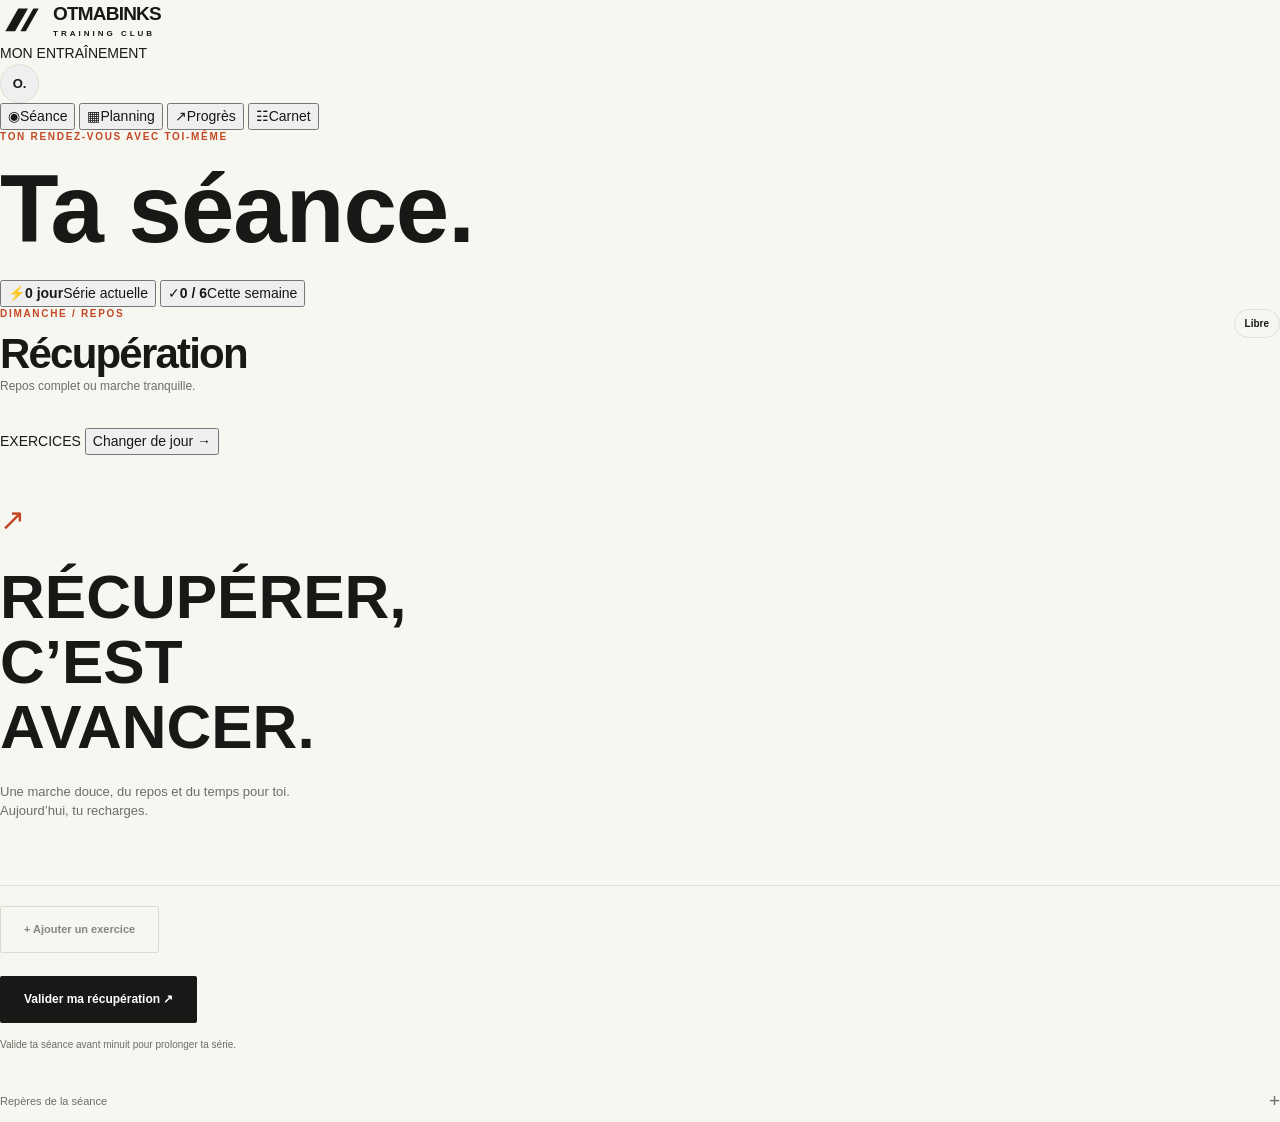
==== commit 2d867b6f: "Replace promotional long-scroll homepage with task-first tabbed fitness dashboard" ====
--- a/index.html
+++ b/index.html
@@ -1,13 +1,102 @@
-<!doctype html><html lang="fr"><head><meta charset="utf-8"><meta name="viewport" content="width=device-width,initial-scale=1,viewport-fit=cover"><meta name="theme-color" content="#f7f7f2"><meta name="description" content="OTMABINKS Training Club. Ton programme personnel, tes séances et tes progrès, un jour à la fois."><title>OTMABINKS — Training Club</title><link rel="stylesheet" href="style.css"><script src="program.js" defer></script><script src="guides.js" defer></script><script src="app.js" defer></script></head><body>
-<a class="skip" href="#programme">Aller au programme</a>
-<header class="site-header page-width"><a href="#" class="brand" aria-label="OTMABINKS Training Club, accueil"><svg viewBox="0 0 40 40" aria-hidden="true"><path d="M5 29 17 8h9L14 29zm14 0L31 8h5L24 29z" fill="currentColor"/></svg><span>OTMABINKS<small>TRAINING CLUB</small></span></a><nav aria-label="Navigation principale"><a class="nav-active" href="#programme">Mon programme</a><a href="#journal">Mon carnet</a></nav><a class="avatar" href="#journal" aria-label="Mon espace personnel">O.</a></header>
-<main><section class="hero page-width" aria-labelledby="hero-title"><div class="hero-copy"><p class="eyebrow"><span class="orange-dot"></span> TON TERRAIN. TES RÈGLES.</p><h1 id="hero-title">PLUS FORT.<br>CHAQUE JOUR.</h1><p class="hero-description">Un plan clair. Du travail régulier.<br>Le reste, tu le construis.</p><a href="#programme" class="button dark hero-cta">Voir ma séance <span aria-hidden="true">↗</span></a><div class="hero-bottom"><span>FORCE & CONDITION</span><span>MARCY / CARDIO</span></div></div><div class="hero-photo"><img src="assets/training.jpg" alt="Équipements dans une salle d’entraînement" width="1400" height="934" fetchpriority="high"><div class="photo-top"><span>LE CLUB, C’EST TOI.</span><span aria-hidden="true">↗</span></div><div class="photo-bottom"><span>SHOW UP.<br>BUILD UP.</span><small>OTMABINKS<br>PERSONAL TRAINING</small></div></div></section>
-<div class="program-strip page-width"><span><b>06</b> séances / semaine</span><span><b>04</b> haut du corps</span><span><b>01</b> jambes + abdos</span><span><b>01</b> cardio</span><span class="strip-end">UN PROGRAMME. TON RYTHME.</span></div>
-<section id="regularite" class="streak-section page-width" aria-labelledby="streak-title"><div class="streak-main"><p class="eyebrow orange">NE BRISE PAS LE RYTHME</p><h2 id="streak-title">Ta série continue.</h2><div class="streak-number"><strong id="streak-count">0</strong><span>jours de régularité<br><small id="streak-best">Record : 0 jours</small></span></div><p id="streak-message"></p></div><div class="freeze-panel"><p class="eyebrow quiet">TES CHANCES DU MOIS</p><div id="freezes" class="freezes" aria-hidden="true"></div><strong id="freeze-count">3 / 3 gels disponibles</strong><p id="freeze-month"></p><details><summary>Comment ça marche ? <span>+</span></summary><p>Une séance validée prolonge ta série. Un jour d’entraînement manqué utilise automatiquement un gel, dès le lendemain. Le gel protège ta série sans ajouter de jour. Après trois gels dans le même mois, le prochain jour manqué casse la série. Trois nouveaux gels arrivent le 1er de chaque mois, sans cumul. Le dimanche compte comme repos dans une série active, sans gel. Le suivi démarre à ta première séance validée.</p></details></div><div class="history-panel"><p class="eyebrow quiet">TES 28 DERNIERS JOURS</p><div id="streak-history" class="streak-history"></div><p class="history-legend"><span>● Séance</span><span>❄ Gel</span><span>○ Repos</span><span>× Manqué</span></p></div></section>
-<section id="programme" class="program page-width" aria-labelledby="program-title"><div class="section-top"><div><p class="eyebrow quiet">LE PLAN DE MATCH</p><h2 id="program-title">Ta semaine.</h2></div><div class="week-switch"><button id="prev-week" class="icon-button" aria-label="Semaine précédente">←</button><div><span id="week-label"></span><button id="this-week" class="text-button" hidden>Cette semaine</button></div><button id="next-week" class="icon-button" aria-label="Semaine suivante">→</button></div></div><nav class="days" id="days" aria-label="Choisir le jour d’entraînement"></nav>
-<div class="training-layout"><section class="workout" aria-labelledby="workout-title"><div class="workout-heading"><div><p class="eyebrow orange" id="workout-tag"></p><h3 id="workout-title"></h3><p id="workout-description" class="muted"></p></div><span class="duration" id="workout-duration"></span></div><div class="list-heading" aria-hidden="true"><span>LES MOUVEMENTS</span><span>SÉRIES × RÉPÉTITIONS</span></div><div id="exercises"></div><button id="add-exercise" class="button outline add-exercise">+ Ajouter un exercice</button><div id="session-progress" class="session-progress"><div><span id="session-count"></span><span id="session-percent"></span></div><progress id="exercise-progress" max="100" value="0" aria-label="Progression de la séance"></progress></div><div class="session-actions"><button class="button dark" id="complete-session">Terminer la séance <span aria-hidden="true">↗</span></button></div><p id="session-date-hint" class="date-hint"></p></section>
-<aside class="sidebar"><section class="weekly-card"><div class="card-heading"><p class="eyebrow quiet">LA RÉGULARITÉ COMPTE</p><span class="mini-symbol" aria-hidden="true">↗</span></div><div class="weekly-number"><strong id="completed-count">0</strong><span>/ 6</span></div><p id="week-message">Chaque séance fait la différence.</p><div id="week-marks" class="week-marks" aria-label="Séances terminées"></div><span class="caption">SÉANCES TERMINÉES CETTE SEMAINE</span></section><section class="prep-card"><p class="eyebrow quiet">AVANT DE COMMENCER</p><div class="prep-row"><span>Échauffement</span><strong>5 min</strong></div><div class="prep-row"><span>Repos entre séries</span><strong>60–120 s</strong></div><div class="prep-row"><span>Répétitions en réserve</span><strong>1–3</strong></div><details><summary>Les repères du programme <span aria-hidden="true">+</span></summary><p>Commence avec 2 séries par mouvement si la reprise est difficile. Vérifie la stabilité des attaches et la trajectoire des câbles. Les mouvements à la poulie restent à adapter à ta station réelle.</p></details></section><div class="club-note"><span aria-hidden="true">↗</span><p>PAS BESOIN<br>D’ÊTRE PARFAIT.<br><span>JUSTE PRÉSENT.</span></p></div></aside></div></section>
-<section class="journal page-width" id="journal" aria-labelledby="journal-title"><div class="journal-intro"><p class="eyebrow quiet">AU-DELÀ DES RÉPÉTITIONS</p><h2 id="journal-title">Ton carnet.</h2><p class="muted">Les charges qui montent.<br>Les sensations qui changent.<br>Tout ce que tu veux retenir.</p><span class="saved-status" id="save-state">Enregistré sur cet appareil</span></div><div class="journal-paper"><label for="notes">NOTES PERSONNELLES <span aria-hidden="true">↗</span></label><textarea id="notes" maxlength="20000" placeholder="Aujourd’hui, j’ai…&#10;&#10;Charges, sensations, progression, ajustements."></textarea><div class="journal-bottom"><span>Tes notes restent dans ton navigateur.</span><span id="note-count">0 / 20 000</span></div></div></section>
-<section class="data-section page-width"><div><h3>Ton suivi, partout avec toi.</h3><p>Exporte tes données pour les garder ou les retrouver sur un autre appareil.</p></div><div class="data-actions"><button id="export" class="button outline">Exporter <span aria-hidden="true">↓</span></button><button id="import" class="button outline">Importer <span aria-hidden="true">↑</span></button><input id="import-file" type="file" accept="application/json,.json" hidden></div></section></main>
-<footer class="page-width"><a href="#" class="footer-brand">OTMABINKS<span>TRAINING CLUB</span></a><p>Ton programme personnel. Un jour à la fois.</p><a href="#programme">RETOUR AU PROGRAMME ↑</a></footer><div id="status" class="toast" role="status" aria-live="polite" hidden></div><dialog id="confirm-dialog"><form method="dialog"><p class="eyebrow orange">TON SUIVI</p><h2 id="confirm-title"></h2><p id="confirm-message"></p><div class="dialog-actions"><button value="cancel" class="button outline">Annuler</button><button value="confirm" class="button dark" id="confirm-action">Confirmer</button></div></form></dialog><dialog id="exercise-guide" class="guide-dialog" aria-labelledby="guide-title"><div class="modal-heading"><div><p class="eyebrow orange">LE BON MOUVEMENT</p><h2 id="guide-title"></h2><p id="guide-meta" class="muted"></p></div><button type="button" id="close-guide" class="icon-button" aria-label="Fermer la fiche">×</button></div><div id="guide-photos" class="guide-photos"></div><h3>Comment faire</h3><ol id="guide-steps"></ol><p id="guide-note" class="guide-note"></p><a id="guide-source" target="_blank" rel="noopener noreferrer">Voir la source des démonstrations ↗</a></dialog>
+<!doctype html>
+<html lang="fr">
+<head>
+<meta charset="utf-8">
+<meta name="viewport" content="width=device-width, initial-scale=1, viewport-fit=cover">
+<meta name="theme-color" content="#f7f7f2">
+<meta name="description" content="OTMABINKS Training Club — ta séance, ton planning et tes progrès.">
+<title>OTMABINKS — Training Club</title>
+<link rel="stylesheet" href="style.css">
+<script src="program.js" defer></script>
+<script src="guides.js" defer></script>
+<script src="app.js" defer></script>
+<script src="navigation.js" defer></script>
+</head>
+<body>
+<a class="skip" href="#workout-title">Aller à la séance</a>
+<div class="app-shell">
+  <header class="app-header">
+    <a class="brand" href="#seance" data-tab="seance" aria-label="Accueil OTMABINKS">
+      <svg viewBox="0 0 40 40" aria-hidden="true"><path d="M5 29 17 8h9L14 29zm14 0L31 8h5L24 29z" fill="currentColor"/></svg>
+      <span>OTMABINKS<small>TRAINING CLUB</small></span>
+    </a>
+    <span class="header-small">MON ENTRAÎNEMENT</span>
+    <button id="header-profile" type="button" class="avatar" data-tab="carnet" aria-label="Ouvrir le carnet">O.</button>
+  </header>
+
+  <nav class="app-tabs" aria-label="Navigation principale">
+    <button type="button" data-tab="seance" class="tab active" aria-current="page"><span class="tab-icon">◉</span><span>Séance</span></button>
+    <button type="button" data-tab="planning" class="tab"><span class="tab-icon">▦</span><span>Planning</span></button>
+    <button type="button" data-tab="progres" class="tab"><span class="tab-icon">↗</span><span>Progrès</span></button>
+    <button type="button" data-tab="carnet" class="tab"><span class="tab-icon">☷</span><span>Carnet</span></button>
+  </nav>
+
+  <main id="app-main">
+    <section id="screen-seance" class="screen screen-active" aria-labelledby="home-title">
+      <div class="home-head">
+        <p class="eyebrow orange">TON RENDEZ-VOUS AVEC TOI-MÊME</p>
+        <div class="home-title-row"><div><h1 id="home-title">Ta séance.</h1><p id="home-date" class="muted"></p></div><button id="back-to-today" type="button" class="chip-button" hidden>Aujourd'hui ↺</button></div>
+        <div class="quick-stats">
+          <button type="button" class="mini-stat" data-tab="progres"><span class="mini-stat-icon">⚡</span><strong id="home-streak">0 jour</strong><span>Série actuelle</span></button>
+          <button type="button" class="mini-stat" data-tab="planning"><span class="mini-stat-icon">✓</span><strong id="home-week-done">0 / 6</strong><span>Cette semaine</span></button>
+        </div>
+      </div>
+      <section class="workout" aria-labelledby="workout-title">
+        <div class="workout-heading">
+          <div><p class="eyebrow orange" id="workout-tag"></p><h2 id="workout-title"></h2><p id="workout-description" class="muted"></p></div>
+          <span class="duration" id="workout-duration"></span>
+        </div>
+        <div class="workout-toolbar">
+          <span>EXERCICES</span>
+          <button id="change-day" type="button" data-tab="planning">Changer de jour →</button>
+        </div>
+        <div class="list-heading" aria-hidden="true"><span>MOUVEMENTS</span><span>SÉRIES</span></div>
+        <div id="exercises"></div>
+        <button id="add-exercise" class="button outline add-exercise" type="button">+ Ajouter un exercice</button>
+        <div id="session-progress" class="session-progress"><div><span id="session-count"></span><span id="session-percent"></span></div><progress id="exercise-progress" max="100" value="0" aria-label="Progression de la séance"></progress></div>
+        <div class="session-actions"><button class="button dark" type="button" id="complete-session">Terminer la séance ↗</button></div>
+        <p id="session-date-hint" class="date-hint"></p>
+      </section>
+      <details class="prep-card compact-prep"><summary>Repères de la séance <span>+</span></summary>
+        <div class="prep-row"><span>Échauffement</span><strong>5 min</strong></div>
+        <div class="prep-row"><span>Repos entre séries</span><strong>90–120 s</strong></div>
+        <div class="prep-row"><span>Répétitions en réserve</span><strong>1–3</strong></div>
+        <p>Commence avec moins de séries si la reprise est difficile. Vérifie la stabilité des attaches et la trajectoire des câbles sur ta MARCY.</p>
+      </details>
+    </section>
+
+    <section id="screen-planning" class="screen" hidden aria-labelledby="program-title">
+      <div class="screen-head"><p class="eyebrow orange">LE PLAN DE MATCH</p><h1 id="program-title">Ton planning.</h1><p class="muted">Choisis un jour pour voir et cocher ses exercices.</p></div>
+      <section id="programme" class="program">
+        <div class="section-top"><h2>Cette semaine</h2><div class="week-switch"><button id="prev-week" class="icon-button" aria-label="Semaine précédente">←</button><div><span id="week-label"></span><button id="this-week" type="button" class="text-button" hidden>Cette semaine</button></div><button id="next-week" class="icon-button" aria-label="Semaine suivante">→</button></div></div>
+        <nav class="days" id="days" aria-label="Choisir le jour d'entraînement"></nav>
+        <div id="week-cards" class="week-cards" aria-label="Séances prévues"></div>
+        <section class="weekly-card"><div class="card-heading"><p class="eyebrow quiet">AVANCEMENT DE LA SEMAINE</p></div><div class="weekly-number"><strong id="completed-count">0</strong><span>/ 6</span></div><p id="week-message">Chaque séance fait la différence.</p><div id="week-marks" class="week-marks" aria-label="Séances terminées"></div><span class="caption">SÉANCES TERMINÉES CETTE SEMAINE</span></section>
+      </section>
+    </section>
+
+    <section id="screen-progres" class="screen" hidden aria-labelledby="progress-title">
+      <div class="screen-head"><p class="eyebrow orange">TA RÉGULARITÉ</p><h1 id="progress-title">Tes progrès.</h1><p class="muted">Les entraînements comptent. Le repos aussi.</p></div>
+      <section id="regularite" class="streak-section" aria-labelledby="streak-title">
+        <div class="streak-main"><p class="eyebrow orange">SÉRIE ACTUELLE</p><div class="streak-number"><strong id="streak-count">0</strong><span>jours de régularité<br><small id="streak-best">Record : 0 jours</small></span></div><h2 id="streak-title">Ta série continue.</h2><p id="streak-message"></p></div>
+        <div class="freeze-panel"><p class="eyebrow quiet">PROTECTIONS MENSUELLES</p><div id="freezes" class="freezes" aria-hidden="true"></div><strong id="freeze-count">3 / 3 gels disponibles</strong><p id="freeze-month"></p>
+          <details><summary>Comment fonctionnent les gels ? <span>+</span></summary><p>Une séance validée prolonge ta série. Un jour d’entraînement manqué utilise automatiquement un gel, dès le lendemain. Le gel protège ta série sans ajouter de jour. Après trois gels dans le même mois, le prochain jour manqué casse la série. Trois nouveaux gels arrivent le 1er de chaque mois, sans cumul. Le dimanche compte comme repos dans une série active, sans gel. Le suivi démarre à ta première séance validée.</p></details>
+        </div>
+        <div class="history-panel"><p class="eyebrow quiet">TES 28 DERNIERS JOURS</p><div id="streak-history" class="streak-history"></div><p class="history-legend"><span>● Séance</span><span>❄ Gel</span><span>○ Repos</span><span>× Manqué</span></p></div>
+      </section>
+    </section>
+
+    <section id="screen-carnet" class="screen" hidden aria-labelledby="journal-title">
+      <div class="screen-head"><p class="eyebrow orange">TON ESPACE</p><h1 id="journal-title">Ton carnet.</h1><p class="muted">Charges, sensations, progrès et ajustements.</p></div>
+      <section class="journal" id="journal">
+        <div class="journal-paper"><label for="notes">NOTES PERSONNELLES <span>↗</span></label><textarea id="notes" maxlength="20000" placeholder="Aujourd'hui, j'ai…&#10;Charges, sensations, performances."></textarea><div class="journal-bottom"><span>Stockage local sur cet appareil.</span><span id="note-count">0 / 20 000</span></div></div>
+        <p class="saved-status" id="save-state">Enregistré sur cet appareil</p>
+      </section>
+      <section class="data-section"><h2>Sauvegarde</h2><p>Ta progression est stockée dans ce navigateur, pas automatiquement synchronisée entre appareils. Exporte régulièrement pour éviter toute perte.</p><div class="data-actions"><button id="export" class="button outline" type="button">↓ Exporter mon suivi</button><button id="import" class="button outline" type="button">↑ Importer un suivi</button><input id="import-file" type="file" accept="application/json,.json" hidden></div></section>
+    </section>
+  </main>
+</div>
+<div id="status" class="toast" role="status" aria-live="polite" hidden></div><dialog id="confirm-dialog"><form method="dialog"><p class="eyebrow orange">TON SUIVI</p><h2 id="confirm-title"></h2><p id="confirm-message"></p><div class="dialog-actions"><button value="cancel" class="button outline">Annuler</button><button value="confirm" class="button dark" id="confirm-action">Confirmer</button></div></form></dialog><dialog id="exercise-guide" class="guide-dialog" aria-labelledby="guide-title"><div class="modal-heading"><div><p class="eyebrow orange">LE BON MOUVEMENT</p><h2 id="guide-title"></h2><p id="guide-meta" class="muted"></p></div><button type="button" id="close-guide" class="icon-button" aria-label="Fermer la fiche">×</button></div><div id="guide-photos" class="guide-photos"></div><h3>Comment faire</h3><ol id="guide-steps"></ol><p id="guide-note" class="guide-note"></p><a id="guide-source" target="_blank" rel="noopener noreferrer">Voir la source des démonstrations ↗</a></dialog>
 <dialog id="add-dialog" class="add-dialog" aria-labelledby="add-title"><form id="add-form"><div class="modal-heading"><div><p class="eyebrow orange">FAIS ÉVOLUER TON PROGRAMME</p><h2 id="add-title">Ajouter un exercice</h2></div><button type="button" id="close-add" class="icon-button" aria-label="Fermer l’ajout">×</button></div><p id="add-day-label" class="muted"></p><label for="guide-choice">Choisis un mouvement</label><select id="guide-choice" required></select><p id="chosen-guide-info" class="muted"></p><button id="preview-guide" class="text-button" type="button">Voir les photos et l’explication ↗</button><div id="custom-guide-fields" hidden><label for="custom-name">Nom de l’exercice</label><input id="custom-name" maxlength="120" data-required><label for="custom-equipment">Matériel</label><input id="custom-equipment" maxlength="160"><label for="custom-steps">Explication (une étape par ligne)</label><textarea id="custom-steps" maxlength="6400" data-required></textarea><label for="custom-photo-1">Lien HTTPS de la première photo</label><input id="custom-photo-1" type="url" placeholder="https://…/photo.jpg" maxlength="2048" data-required><label for="custom-photo-2">Deuxième photo (facultatif)</label><input id="custom-photo-2" type="url" placeholder="https://…/photo.jpg" maxlength="2048"><p class="muted">Utilise des liens directs vers des photos que tu as le droit d’utiliser.</p></div><label for="extra-sets">Séries × répétitions, ou durée</label><input id="extra-sets" maxlength="80" placeholder="Ex. 3 × 10 ou 10 min" required><p class="muted">Ajouté à ce jour chaque semaine à partir de la date affichée. Les séances passées restent intactes.</p><p id="add-error" role="alert"></p><div class="dialog-actions"><button id="cancel-add" type="button" class="button outline">Annuler</button><button type="submit" class="button dark">Ajouter au programme</button></div></form></dialog></body></html>
+
+</body></html>
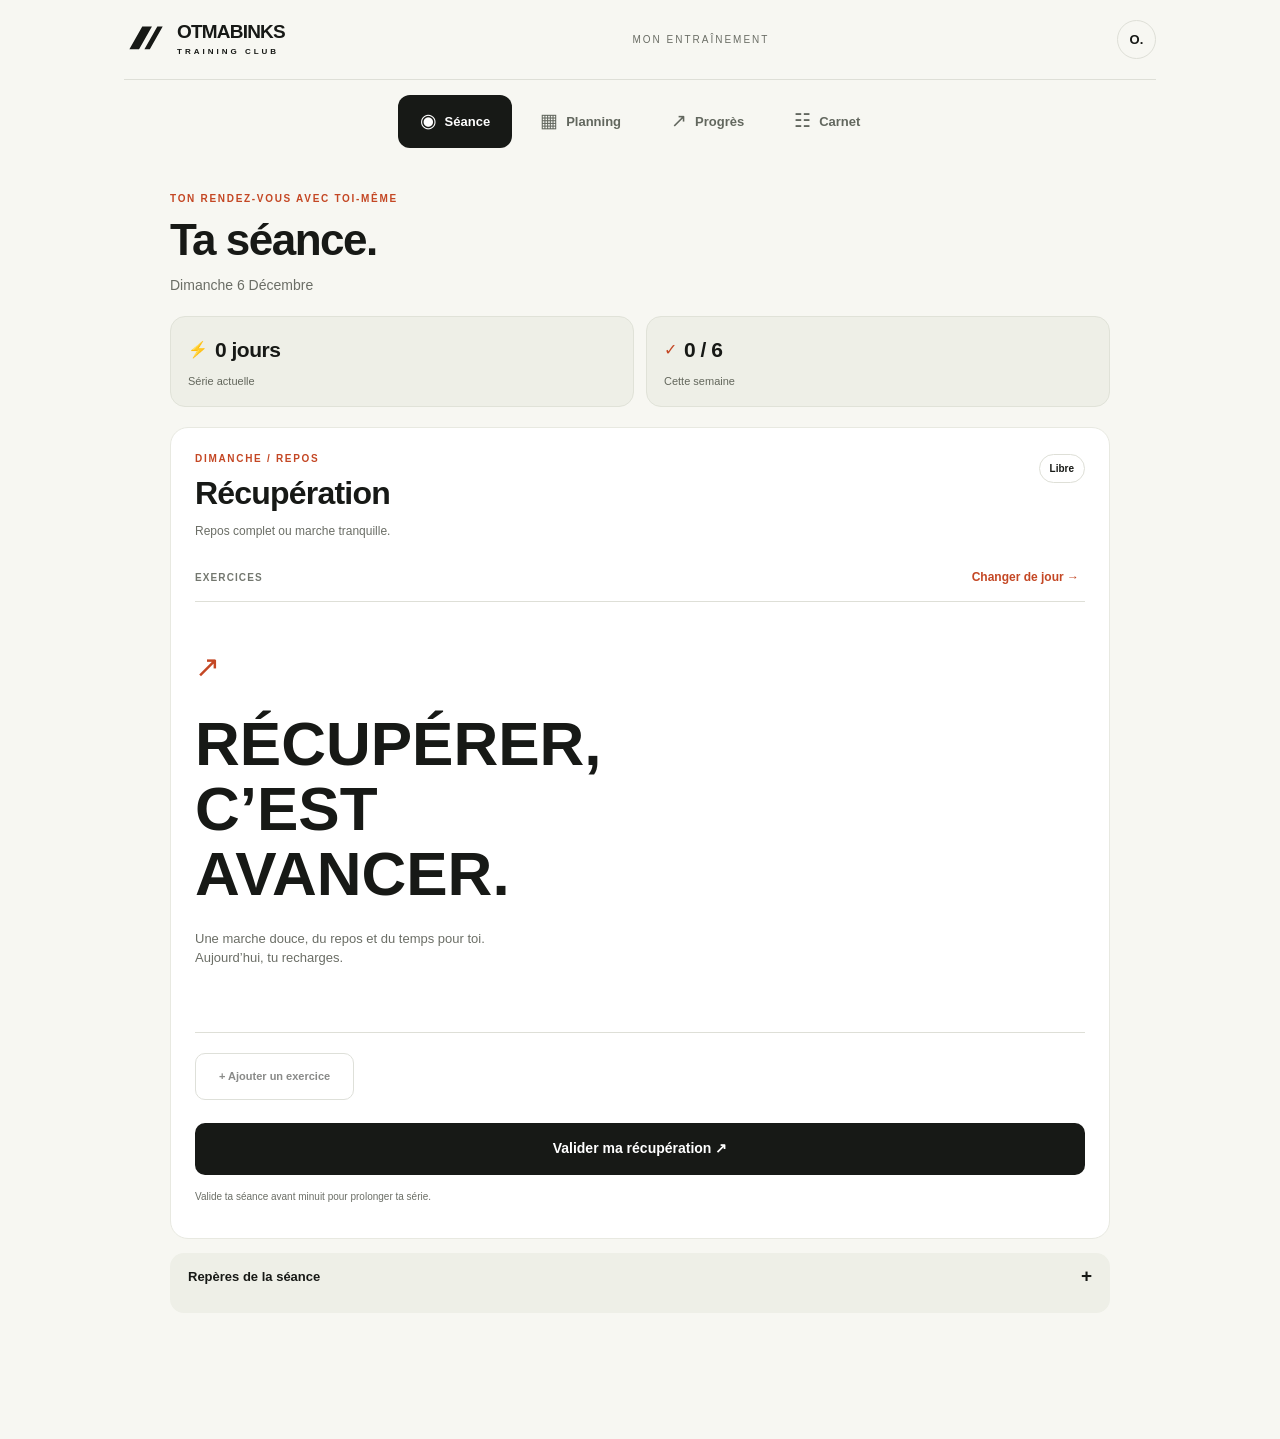
==== commit 40058861: "Load fresh assets and render exercise instructions in dedicated mobile overlay" ====
--- a/index.html
+++ b/index.html
@@ -6,11 +6,11 @@
 <meta name="theme-color" content="#f7f7f2">
 <meta name="description" content="OTMABINKS Training Club — ta séance, ton planning et tes progrès.">
 <title>OTMABINKS — Training Club</title>
-<link rel="stylesheet" href="style.css">
-<script src="program.js" defer></script>
-<script src="guides.js" defer></script>
-<script src="app.js" defer></script>
-<script src="navigation.js" defer></script>
+<link rel="stylesheet" href="style.css?v=20261026g2">
+<script src="program.js?v=20261026g2" defer></script>
+<script src="guides.js?v=20261026g2" defer></script>
+<script src="app.js?v=20261026g2" defer></script>
+<script src="navigation.js?v=20261026g2" defer></script>
 </head>
 <body>
 <a class="skip" href="#workout-title">Aller à la séance</a>
@@ -96,7 +96,7 @@
     </section>
   </main>
 </div>
-<div id="status" class="toast" role="status" aria-live="polite" hidden></div><dialog id="confirm-dialog"><form method="dialog"><p class="eyebrow orange">TON SUIVI</p><h2 id="confirm-title"></h2><p id="confirm-message"></p><div class="dialog-actions"><button value="cancel" class="button outline">Annuler</button><button value="confirm" class="button dark" id="confirm-action">Confirmer</button></div></form></dialog><dialog id="exercise-guide" class="guide-dialog" aria-labelledby="guide-title"><div class="modal-heading"><div><p class="eyebrow orange">LE BON MOUVEMENT</p><h2 id="guide-title"></h2><p id="guide-meta" class="muted"></p></div><button type="button" id="close-guide" class="icon-button" aria-label="Fermer la fiche">×</button></div><div id="guide-photos" class="guide-photos"></div><h3>Comment faire</h3><ol id="guide-steps"></ol><p id="guide-note" class="guide-note"></p><a id="guide-source" target="_blank" rel="noopener noreferrer">Voir la source des démonstrations ↗</a></dialog>
+<div id="status" class="toast" role="status" aria-live="polite" hidden></div><dialog id="confirm-dialog"><form method="dialog"><p class="eyebrow orange">TON SUIVI</p><h2 id="confirm-title"></h2><p id="confirm-message"></p><div class="dialog-actions"><button value="cancel" class="button outline">Annuler</button><button value="confirm" class="button dark" id="confirm-action">Confirmer</button></div></form></dialog><section id="exercise-guide" class="guide-dialog" role="dialog" aria-modal="true" aria-labelledby="guide-title" hidden><div class="modal-heading"><div><p class="eyebrow orange">LE BON MOUVEMENT</p><h2 id="guide-title"></h2><p id="guide-meta" class="muted"></p></div><button type="button" id="close-guide" class="icon-button" aria-label="Fermer la fiche">×</button></div><div id="guide-photos" class="guide-photos"></div><h3>Comment faire</h3><ol id="guide-steps"></ol><p id="guide-note" class="guide-note"></p><a id="guide-source" target="_blank" rel="noopener noreferrer">Voir la source des démonstrations ↗</a></section>
 <dialog id="add-dialog" class="add-dialog" aria-labelledby="add-title"><form id="add-form"><div class="modal-heading"><div><p class="eyebrow orange">FAIS ÉVOLUER TON PROGRAMME</p><h2 id="add-title">Ajouter un exercice</h2></div><button type="button" id="close-add" class="icon-button" aria-label="Fermer l’ajout">×</button></div><p id="add-day-label" class="muted"></p><label for="guide-choice">Choisis un mouvement</label><select id="guide-choice" required></select><p id="chosen-guide-info" class="muted"></p><button id="preview-guide" class="text-button" type="button">Voir les photos et l’explication ↗</button><div id="custom-guide-fields" hidden><label for="custom-name">Nom de l’exercice</label><input id="custom-name" maxlength="120" data-required><label for="custom-equipment">Matériel</label><input id="custom-equipment" maxlength="160"><label for="custom-steps">Explication (une étape par ligne)</label><textarea id="custom-steps" maxlength="6400" data-required></textarea><label for="custom-photo-1">Lien HTTPS de la première photo</label><input id="custom-photo-1" type="url" placeholder="https://…/photo.jpg" maxlength="2048" data-required><label for="custom-photo-2">Deuxième photo (facultatif)</label><input id="custom-photo-2" type="url" placeholder="https://…/photo.jpg" maxlength="2048"><p class="muted">Utilise des liens directs vers des photos que tu as le droit d’utiliser.</p></div><label for="extra-sets">Séries × répétitions, ou durée</label><input id="extra-sets" maxlength="80" placeholder="Ex. 3 × 10 ou 10 min" required><p class="muted">Ajouté à ce jour chaque semaine à partir de la date affichée. Les séances passées restent intactes.</p><p id="add-error" role="alert"></p><div class="dialog-actions"><button id="cancel-add" type="button" class="button outline">Annuler</button><button type="submit" class="button dark">Ajouter au programme</button></div></form></dialog></body></html>
 
 </body></html>
--- a/style.css
+++ b/style.css
@@ -8,3 +8,94 @@
 .streak-section{display:grid;grid-template-columns:1.1fr 1fr 1.1fr;gap:36px;padding:42px 0;border-bottom:1px solid var(--line)}.streak-section h2{font-size:29px;letter-spacing:-1px}.streak-number{display:flex;align-items:center;gap:20px;margin:20px 0 12px}.streak-number strong{font-family:var(--heading);font-size:88px;line-height:1;color:var(--orange)}.streak-number span{font-size:12px}.streak-number small{display:block;color:var(--muted);margin-top:7px}.streak-main>p:last-child{font-size:12px;color:var(--muted);margin-bottom:0}.freeze-panel{border-inline:1px solid var(--line);padding:0 28px}.freezes{display:flex;gap:10px;margin:22px 0 17px}.freezes span{height:40px;width:40px;display:grid;place-items:center;border:1px solid #c9ddd9;color:#286c75;font-size:23px;background:#e5eeeb}.freezes .spent{background:none;border-color:var(--line);color:#969e94}.freeze-panel>strong{font-size:13px}.freeze-panel>p:not(.eyebrow){font-size:10px;color:var(--muted);text-transform:capitalize;margin-top:6px}.streak-history{display:grid;grid-template-columns:repeat(7,1fr);gap:6px}.history-day{aspect-ratio:1;display:grid;place-items:center;background:var(--soft);font-size:10px;color:var(--muted);border:1px solid transparent}.history-day.done{background:var(--orange);color:white}.history-day.frozen{background:#dbecea;color:#205d67;border-color:#7ba3aa}.history-day.frozen:after{content:'❄';font-size:9px}.history-day.rest{border-color:#9ca888;background:transparent}.history-day.broken,.history-day.missed{background:#eaded8;color:#703e31;text-decoration:line-through}.history-day.pending{border:1px dashed var(--orange)}.history-legend{display:flex;flex-wrap:wrap;gap:12px;font-size:8px;margin-top:12px;color:var(--muted)}.history-legend span:first-child{color:var(--orange)}.history-legend span:nth-child(2){color:#286c75}.date-hint{font-size:10px;color:var(--muted);margin-top:14px}.exercise:has(input:disabled){cursor:default}.exercise input:disabled{cursor:default;opacity:.65}@media(max-width:800px){.streak-section{gap:22px;grid-template-columns:1fr 1fr}.freeze-panel{border-right:0;padding-right:0}.history-panel{grid-column:1/-1}.streak-history{grid-template-columns:repeat(14,1fr)}}@media(max-width:560px){.streak-section{padding:30px 0;gap:24px 18px}.streak-section h2{font-size:24px}.streak-section .eyebrow{font-size:8px;letter-spacing:1px}.streak-number{gap:10px}.streak-number strong{font-size:68px}.streak-number span{font-size:9px}.streak-number small{font-size:8px}.streak-main>p:last-child{font-size:10px}.freeze-panel{padding-left:16px}.freezes{gap:6px}.freezes span{height:30px;width:30px;font-size:18px}.freeze-panel>strong{font-size:10px}.streak-history{grid-template-columns:repeat(7,1fr)}.history-day{aspect-ratio:1.3}}
 
 .exercise-open{border:0;background:none;text-align:left;padding:8px 0;color:inherit;cursor:pointer}.exercise-open:hover .exercise-name{text-decoration:underline;text-underline-offset:4px}.exercise:has(input:disabled){cursor:default}.exercise-info.exercise-open{flex:1}.add-exercise{margin-top:20px;font-size:11px}.guide-dialog{max-width:820px;max-height:90vh;overflow:auto}.modal-heading{display:flex;align-items:flex-start;justify-content:space-between;gap:20px}.modal-heading .icon-button{flex-shrink:0;font-size:24px}.guide-dialog h2{font-size:30px;margin-top:0}.guide-dialog .muted{font-size:12px}.guide-photos{display:grid;grid-template-columns:1fr 1fr;gap:16px;margin:22px 0 28px}.guide-photos figure{margin:0;min-width:0;background:#fff}.guide-photos img{width:100%;height:260px;object-fit:contain;display:block}.guide-photos figcaption{font-size:10px;padding:10px 14px;background:var(--soft);text-transform:uppercase;letter-spacing:1px}.guide-dialog h3{font-size:16px}.guide-dialog ol{padding-left:22px;line-height:1.7;font-size:13px}.guide-dialog li{padding:5px 0 9px 5px}.guide-note{padding:15px;background:var(--soft);font-size:11px!important}.guide-dialog a{font-size:10px;color:var(--muted)}.photo-error{padding:20px;min-height:160px;font-size:12px}.add-dialog{max-width:580px;max-height:90vh;overflow:auto}.add-dialog label{font-size:12px;display:block;margin:18px 0 8px}.add-dialog select,.add-dialog input,.add-dialog textarea{border:1px solid var(--line);background:white;padding:12px;width:100%;color:var(--ink);border-radius:2px}.add-dialog textarea{min-height:110px}.add-dialog .muted{font-size:11px}.add-dialog h2{margin-top:0}#add-error{color:#a13521}#custom-guide-fields{border-top:1px solid var(--line);margin-top:18px}@media(max-width:560px){.guide-dialog{padding:22px;max-height:94vh}.guide-dialog h2{font-size:25px}.guide-photos{gap:8px}.guide-photos img{height:185px}.guide-photos figcaption{font-size:8px;padding:9px}.guide-dialog ol{font-size:12px}.exercise-open .exercise-sub{font-size:8px}.add-dialog{padding:22px}.add-dialog h2{font-size:25px}}
+
+
+/* App-first navigation v3 */
+html{scroll-padding-top:16px}
+body{background:#f7f7f2}
+.app-shell{max-width:1080px;margin:auto;padding:0 24px 64px}
+.app-header{height:80px;display:flex;justify-content:space-between;align-items:center;border-bottom:1px solid var(--line)}
+.header-small{font-size:10px;color:var(--muted);letter-spacing:2px}
+.avatar{background:transparent}
+.app-tabs{display:flex;gap:6px;align-items:center;justify-content:center;padding:15px 0 24px}
+.tab{background:transparent;border:0;border-radius:12px;padding:12px 22px;color:#62675e;display:flex;gap:8px;align-items:center;font-weight:700;font-size:13px}
+.tab.active{background:#171916;color:white}.tab-icon{font-size:19px;font-weight:400}
+.screen{padding:12px 0 48px;max-width:940px;margin:auto}
+.screen[hidden]{display:none!important}
+.home-head{padding:8px 0 20px}
+.home-head h1,.screen-head h1{font-family:inherit;font-size:clamp(32px,5vw,44px);letter-spacing:-1.5px;line-height:1.1;margin:0 0 10px;font-weight:800}
+.screen-head{margin-bottom:26px}.screen-head .eyebrow,.home-head .eyebrow{margin-bottom:10px}
+.home-title-row{display:flex;align-items:center;justify-content:space-between;gap:12px}.home-title-row p{margin:0;text-transform:capitalize}
+.quick-stats{display:grid;grid-template-columns:repeat(2,minmax(0,1fr));gap:12px;margin-top:20px}
+.mini-stat{background:#eeefe7;border:1px solid #e0e2d8;border-radius:15px;text-align:left;padding:17px;display:flex;align-items:center;gap:7px;flex-wrap:wrap;min-width:0}
+.mini-stat strong{font-size:21px;letter-spacing:-.5px}.mini-stat>span:last-child{font-size:11px;color:#63675c;width:100%}
+.mini-stat-icon{font-size:16px;color:var(--orange)}
+.workout{background:#fff;border:1px solid #e8e9e1;border-radius:18px;padding:24px}
+.workout-heading{margin-bottom:18px}
+.workout h2{font-size:clamp(23px,3vw,32px);line-height:1.15;max-width:550px;letter-spacing:-.8px}
+.workout-heading .muted{font-size:12px;margin-top:10px}
+.workout-toolbar{display:flex;justify-content:space-between;align-items:center;gap:12px;border-bottom:1px solid var(--line);padding:8px 0 14px;color:#73776f;font-size:10px;letter-spacing:1.1px;font-weight:700}
+.workout-toolbar button{border:0;background:transparent;color:var(--orange);letter-spacing:0;font-weight:700;font-size:12px}
+.list-heading{display:none}
+.exercise{min-height:76px;padding:15px 0;gap:12px}
+.exercise-info{border:0;text-align:left;background:transparent;padding:0;display:block}
+.exercise-name{font-size:14px}
+.exercise-sub{margin-top:3px}
+.session-progress{margin-top:20px}
+.session-actions .button{width:100%;border-radius:10px;font-size:14px;min-height:52px}
+.add-exercise{margin-top:20px;border-radius:10px}
+.chip-button{border:1px solid var(--line);background:white;border-radius:999px;padding:9px 12px;font-size:12px;white-space:nowrap}
+.compact-prep{margin:14px 0;background:#eeefe7;border-radius:14px;padding:4px 18px 16px}
+.compact-prep summary{font-weight:700;color:var(--ink);font-size:13px}
+.week-switch{gap:9px}.section-top{display:flex;align-items:center;margin-bottom:20px}.section-top h2{font-size:23px}
+#screen-planning .program{padding:0}
+.days{margin-bottom:15px}
+.day{padding:10px 8px}
+.day-number{font-size:23px;margin:7px 0 9px}.day-label{font-size:8px}
+.week-cards{display:grid;gap:9px;margin:0 0 20px}
+.week-card{padding:16px 17px;border:1px solid var(--line);background:white;border-radius:12px;display:flex;align-items:center;gap:18px;text-align:left}
+.week-card.selected{border-color:#ca6548;background:#fff7f1}
+.week-card.finished:after{content:'✓';color:#378354;font-weight:800}
+.week-card-day{color:var(--orange);font-size:11px;font-weight:800;width:38px}
+.week-card-name{flex:1;font-size:14px;font-weight:750}.week-card-arrow{font-size:18px}
+.weekly-card{border-radius:16px;padding:22px}
+.weekly-number strong{font-size:60px}
+.streak-section{display:grid;grid-template-columns:1fr 1fr;gap:16px;padding:0;margin:0}
+.streak-main,.freeze-panel,.history-panel{background:white;border:1px solid #e7e8df;border-radius:15px;padding:24px;min-width:0}
+.streak-main{display:flex;flex-direction:column}.streak-main h2{font-size:20px;margin:16px 0 4px}
+.streak-number strong{font-size:78px}.streak-number{display:flex;align-items:center;gap:15px}
+.freeze-panel{margin:0}.history-panel{grid-column:1/-1}
+.history-panel .streak-history{display:grid;grid-template-columns:repeat(7,minmax(0,1fr));gap:8px}
+.journal{display:block;border:0;margin:0;padding:0}.journal-paper{border-radius:14px}
+.data-section{margin-top:18px;background:white;border:1px solid var(--line);border-radius:15px;padding:22px;display:block}
+.data-section h2{font-size:22px;margin-bottom:9px}.data-section p{max-width:none;font-size:12px}
+.data-actions{margin-top:18px;display:flex;flex-wrap:wrap}
+.saved-status{margin-top:12px}
+.toast{bottom:94px;border-radius:12px}
+@media(max-width:700px){
+.app-shell{padding:0 16px 110px}
+.app-header{height:70px}.header-small{display:none}
+.app-header .brand{font-size:16px}
+.app-tabs{position:fixed;bottom:0;left:0;right:0;z-index:12;padding:8px 10px max(9px,env(safe-area-inset-bottom));background:#fafaf7;border-top:1px solid #dadcd3;box-shadow:0 -5px 25px #0000000d;gap:3px;justify-content:space-around}
+.tab{border-radius:12px;padding:8px 4px;flex-direction:column;gap:2px;flex:1;max-width:120px;font-size:10px;font-weight:700}
+.tab-icon{font-size:24px;line-height:1.3}
+.screen{padding:19px 0 32px}
+.workout{padding:16px;border-radius:15px}
+.workout-heading{gap:6px}.workout h2{font-size:24px}.duration{font-size:10px;padding:5px 7px}
+.exercise-index{min-width:17px}.exercise-sets{font-size:12px}
+.exercise{gap:9px;min-height:74px}
+.exercise-name{font-size:13px}.exercise-sub{font-size:10px}
+.exercise input{width:26px;height:26px}
+.quick-stats{gap:8px;margin-top:16px}.mini-stat{padding:12px;border-radius:12px}
+.mini-stat strong{font-size:18px}.mini-stat>span:last-child{font-size:10px}
+.section-top{flex-direction:column;align-items:stretch}
+.section-top h2{font-size:20px}
+.week-switch{justify-content:space-between}
+.days{grid-template-columns:repeat(7,minmax(0,1fr))}
+.day{padding:10px 3px}.day-number{font-size:18px}.day-label{font-size:7px;overflow-wrap:anywhere}.day-top{font-size:9px}
+.streak-section{display:flex;flex-direction:column;gap:12px}
+.streak-main,.freeze-panel,.history-panel{padding:19px}
+.streak-number strong{font-size:70px}
+.history-panel .streak-history{gap:5px}
+.toast{max-width:calc(100% - 24px);padding:13px 16px;font-size:11px}
+}
